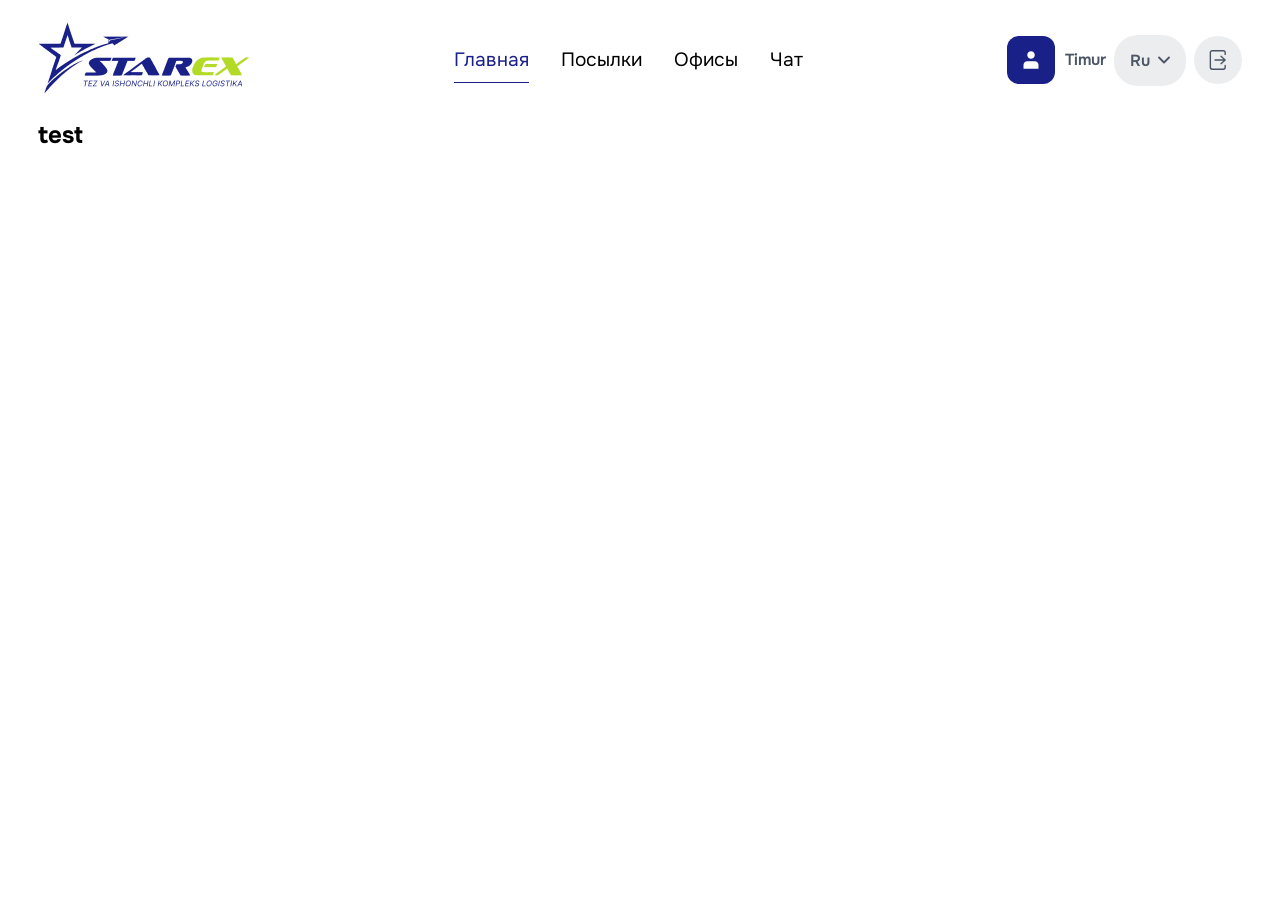
==== assets/pages/calculator.html @ 54ae36e9 "reload" ====
<!doctype html>
<html lang="en">
  <head>
    <meta charset="UTF-8" />
    <meta name="viewport" content="width=device-width, initial-scale=1.0" />
    <title>Home</title>
    <link rel="stylesheet" href="/assets/css/main.css" />
    <link rel="stylesheet" href="/assets/css/responsive.css" />
  </head>
  <body>
    <header>
      <div class="container">
        <div class="nav">
          <div class="logo-wrapper">
            <img src="/assets/images/Logo.png" alt="image" />
          </div>

          <!-- Общая обертка для мобильного меню -->
          <div class="mobile-menu-wrapper" id="mobileMenu">
            <div class="nav-menu-wrapper">
              <ul>
                <li>
                  <a href="/index.html" class="active">
                    <svg
                      class="nav-icon"
                      width="20"
                      height="20"
                      viewBox="0 0 24 24"
                      fill="none"
                      stroke="currentColor"
                      stroke-width="2"
                    >
                      <path
                        d="M3 9l9-7 9 7v11a2 2 0 0 1-2 2H5a2 2 0 0 1-2-2z"
                      />
                    </svg>
                    <span>Главная</span>
                  </a>
                </li>
                <li>
                  <a href="/assets/pages/send.html">
                    <svg
                      class="nav-icon"
                      width="20"
                      height="20"
                      viewBox="0 0 24 24"
                      fill="none"
                      stroke="currentColor"
                      stroke-width="2"
                    >
                      <path
                        d="M21 16V8a2 2 0 0 0-1-1.73l-7-4a2 2 0 0 0-2 0l-7 4A2 2 0 0 0 3 8v8a2 2 0 0 0 1 1.73l7 4a2 2 0 0 0 2 0l7-4A2 2 0 0 0 21 16z"
                      />
                    </svg>
                    <span>Посылки</span>
                  </a>
                </li>
                <li>
                  <a href="/assets/pages/filials.html">
                    <svg
                      class="nav-icon"
                      width="20"
                      height="20"
                      viewBox="0 0 24 24"
                      fill="none"
                      stroke="currentColor"
                      stroke-width="2"
                    >
                      <path
                        d="M21 10c0 7-9 13-9 13s-9-6-9-13a9 9 0 0 1 18 0z"
                      />
                      <circle cx="12" cy="10" r="3" />
                    </svg>
                    <span>Офисы</span>
                  </a>
                </li>
                <li>
                  <a href="/assets/pages/chat.html">
                    <svg
                      class="nav-icon"
                      width="20"
                      height="20"
                      viewBox="0 0 24 24"
                      fill="none"
                      stroke="currentColor"
                      stroke-width="2"
                    >
                      <path
                        d="M21 15a2 2 0 0 1-2 2H7l-4 4V5a2 2 0 0 1 2-2h14a2 2 0 0 1 2 2z"
                      />
                    </svg>
                    <span>Чат</span>
                  </a>
                </li>
              </ul>
            </div>

            <div class="right-nav-menu-wrapper">
              <div class="profile-wrapper">
                <div class="user-icon">
                  <img src="/assets/images/home/user.svg" alt="image" />
                </div>
                <a href="/assets/pages/profile.html">Timur</a>
              </div>

              <div class="language-wrapper">
                <div class="lang-dropdown" id="langDropdown">
                  <button
                    class="lang-btn"
                    aria-haspopup="listbox"
                    aria-expanded="false"
                  >
                    <span class="lang-current">Ru</span>
                    <svg
                      class="lang-arrow"
                      width="12"
                      height="8"
                      viewBox="0 0 12 8"
                      fill="none"
                      xmlns="http://www.w3.org/2000/svg"
                    >
                      <path
                        d="M1 1.5L6 6.5L11 1.5"
                        stroke="currentColor"
                        stroke-width="1.8"
                        stroke-linecap="round"
                        stroke-linejoin="round"
                      />
                    </svg>
                  </button>
                  <ul class="lang-menu" role="listbox">
                    <li
                      class="lang-option active"
                      data-value="Ru"
                      role="option"
                    >
                      Ru
                    </li>
                    <li class="lang-option" data-value="En" role="option">
                      En
                    </li>
                    <li class="lang-option" data-value="Uz" role="option">
                      Uz
                    </li>
                  </ul>
                </div>
              </div>

              <a href="/assets/pages/sign-in.html" class="exit-wrapper">
                <img src="/assets/images/home/exit.svg" alt="image" />
              </a>
            </div>
          </div>

          <!-- Кнопка бургера -->
          <button class="burger-btn" id="burgerBtn" aria-label="Открыть меню">
            <span></span>
            <span></span>
            <span></span>
          </button>
        </div>
      </div>
    </header>

    <main>
      <section>
        <div class="container">
          <h1>test</h1>
        </div>
      </section>
    </main>

    <script src="/assets/js/main.js"></script>
  </body>
</html>
---- assets/css/main.css ----
/* FONT ONEST */
@font-face {
  font-family: "Onest";
  src: url("/assets/font/Onest-Regular.ttf") format("truetype");
  font-weight: 400;
  font-style: normal;
  font-display: swap;
}
@font-face {
  font-family: "Onest";
  src: url("/assets/font/Onest-Medium.ttf") format("truetype");
  font-weight: 500;
  font-style: normal;
  font-display: swap;
}
@font-face {
  font-family: "Onest";
  src: url("/assets/font/Onest-SemiBold.ttf") format("truetype");
  font-weight: 600;
  font-style: normal;
  font-display: swap;
}
@font-face {
  font-family: "Onest";
  src: url("/assets/font/Onest-Bold.ttf") format("truetype");
  font-weight: 700;
  font-style: normal;
  font-display: swap;
}
@font-face {
  font-family: "Onest";
  src: url("/assets/font/Onest-ExtraBold.ttf") format("truetype");
  font-weight: 800;
  font-style: normal;
  font-display: swap;
}
@font-face {
  font-family: "Onest";
  src: url("/assets/font/Onest-Black.ttf") format("truetype");
  font-weight: 900;
  font-style: normal;
  font-display: swap;
}

/* ROOT */
:root {
  /* colors */
  --white: #ffffff;
  --black: #000000;
  --blue: #192189;
  --grey: #6a7282;
  --green: #b3db25;
  --main-bg: #f2f2f2;
  --red: #ce2525;
  --white-grey: #4a5565;
  --button-bg: rgba(74, 85, 101, 0.1);

  /* font sizes */
  --fs-sm-sm: clamp(14px, 0.9vw, 14px);
  --fs-sm: clamp(16px, 1vw, 16px);
  --fs-sm-md: clamp(16px, 1.5vw, 20px);
  --fs-md: clamp(16px, 1.5vw, 24px);
  --fs-lg: clamp(24px, 2vw, 32px);
  --fs-xl: clamp(36px, 3vw, 48px);

  /* border radius */
  --br-sm: 12px;
  --br-sm-md: 16px;
  --br-md: 20px;
  --br-sm-lg: 24px;
  --br-lg: 32px;

  /* font family */
  --ff-primary: "Onest", sans-serif;
}

/* RESET */
*,
*::after,
*::before {
  box-sizing: border-box;
}
* {
  padding: 0;
  margin: 0;
}
img {
  width: 100%;
}
a {
  text-decoration: none;
}
ul {
  margin: 0;
  padding: 0;
}
li {
  list-style: none;
}
button {
  cursor: pointer;
}
p {
  margin: 0;
}
::placeholder {
  color: unset;
}
html {
  scroll-behavior: smooth;
}

body {
  font-family: var(--ff-primary);
  display: flex;
  flex-direction: column;
  min-height: 100vh;
}
button,
input,
textarea,
select {
  font-family: inherit;
}
.container {
  width: 100%;
  max-width: 1920px;
  margin: 0 auto;
  padding: 0 clamp(20px, 3vw, 50px);
}
/* ====================================================================== */
/* language dropdown start */
.lang-dropdown {
  position: relative;
  display: inline-block;
}

.lang-btn {
  display: flex;
  align-items: center;
  gap: 8px;
  padding: 15px 16px;
  background-color: var(--button-bg);
  border: none;
  border-radius: var(--br-sm-lg);
  color: var(--white-grey);
  font-size: var(--fs-sm);
  font-weight: 600;
  cursor: pointer;
  transition:
    background-color 0.2s ease,
    transform 0.1s ease;
  outline: none;
}

.lang-btn:hover {
  background-color: #d3d3d3;
}

.lang-arrow {
  color: var(--white-grey);
  transition: transform 0.2s ease;
}

.lang-dropdown.open .lang-arrow {
  transform: rotate(180deg);
}

.lang-menu {
  position: absolute;
  top: calc(100% + 5px);
  left: 0;
  min-width: 100%;
  margin: 0;
  list-style: none;
  border-radius: var(--br-sm);
  background-color: var(--button-bg);
  border-radius: var(--br-sm);
  box-shadow: 0 4px 20px rgba(0, 0, 0, 0.08);
  opacity: 0;
  visibility: hidden;
  transform: translateY(-8px);
  transition:
    opacity 0.2s ease,
    transform 0.2s ease,
    visibility 0.2s;
  z-index: 100;
}

.lang-dropdown.open .lang-menu {
  opacity: 1;
  visibility: visible;
  transform: translateY(0);
}

.lang-option {
  padding: 8px 18px;
  font-size: var(--fs-sm);
  border-radius: var(--br-sm);
  font-weight: 500;
  color: var(--white-grey);
  cursor: pointer;
  transition: background-color 0.15s ease;
}

.lang-option:hover {
  background-color: var(--button-bg);
}

.lang-option.hidden {
  display: none;
}
/* language dropdown end */
/* ====================================================================== */
.sign-in {
  min-height: 100vh;
  display: flex;
  align-items: center;
}

.sign-in .container {
  padding: 20px;
}

.sign-in-wrapper {
  display: grid;
  grid-template-columns: 1fr 1fr;
  justify-content: center;
  gap: 20px;
  min-height: calc(100vh - 40px);
}

.sign-in-wrapper .left {
  display: flex;
  flex-direction: column;
  justify-content: space-between;
  gap: 20px;
}

.sign-in-wrapper .left .language-wrapper {
  display: flex;
  justify-content: end;
}

.sign-in-wrapper .left .form-wrapper {
  max-width: 680px;
  margin: 0 auto;
  padding: 24px;
  width: 100%;
}

.sign-in-wrapper .left .form-wrapper .form-header {
  display: flex;
  flex-direction: column;
  align-items: center;
  gap: 16px;
  margin-bottom: 32px;
}

.sign-in-wrapper .left .form-wrapper .form-header img {
  width: auto;
}

.sign-in-wrapper .left .form-wrapper .form-header h1 {
  font-size: var(--fs-lg);
  font-weight: 500;
  color: var(--black);
  line-height: 130%;
  letter-spacing: 0;
}

.sign-in-wrapper .left .form-wrapper .form-header p {
  font-size: var(--fs-sm);
  font-weight: 400;
  color: var(--white-grey);
  line-height: 130%;
  letter-spacing: 0;
}

.sign-in-wrapper .left .form-wrapper .form-body .auth-tabs {
  display: flex;
  flex-direction: column;
  gap: 32px;
}

.sign-in-wrapper .left .form-wrapper .form-body .auth-tabs .tabs-header {
  display: flex;
  gap: 4px;
  background-color: var(--button-bg);
  padding: 4px;
  border-radius: var(--br-sm);
}

.sign-in-wrapper
  .left
  .form-wrapper
  .form-body
  .auth-tabs
  .tabs-header
  .tab-btn {
  flex: 1;
  padding: 14px 16px;
  border: none;
  background: transparent;
  color: var(--grey);
  font-size: var(--fs-sm-sm);
  font-weight: 500;
  border-radius: var(--br-sm);
  transition: all 0.25s ease;
}

.sign-in-wrapper
  .left
  .form-wrapper
  .form-body
  .auth-tabs
  .tabs-header
  .tab-btn.active {
  background-color: var(--blue);
  color: var(--white);
}

.sign-in-wrapper .left .form-wrapper .form-body .auth-tabs .tab-pane {
  display: none;
}

.sign-in-wrapper .left .form-wrapper .form-body .auth-tabs .tab-pane.active {
  display: block;
  animation: fadeIn 0.3s ease;
}

.sign-in-wrapper .left .form-wrapper .form-body .auth-tabs .auth-form {
  display: flex;
  flex-direction: column;
  gap: 24px;
}

.sign-in-wrapper .left .form-wrapper .form-body .auth-tabs .input-group {
  display: flex;
  flex-direction: column;
  gap: 10px;
}

.sign-in-wrapper .left .form-wrapper .form-body .auth-tabs .input-group label {
  font-size: var(--fs-sm-sm);
  color: var(--grey);
  font-weight: 400;
  line-height: 130%;
  letter-spacing: 0;
}

.sign-in-wrapper .left .form-wrapper .form-body .auth-tabs .input-group input {
  width: 100%;
  padding: 20px 24px;
  border: 1px solid #e5e7eb;
  border-radius: var(--br-sm);
  font-size: var(--fs-sm);
  font-family: inherit;
  outline: none;
  transition: border-color 0.2s ease;
  color: var(--grey);
}

.sign-in-wrapper
  .left
  .form-wrapper
  .form-body
  .auth-tabs
  .input-group
  input:focus {
  border-color: var(--blue);
}

.sign-in-wrapper
  .left
  .form-wrapper
  .form-body
  .auth-tabs
  .input-group
  input::placeholder {
  color: var(--grey);
}

.sign-in-wrapper .left .form-wrapper .form-body .auth-tabs .submit-btn {
  width: 100%;
  padding: 20px;
  border: none;
  border-radius: var(--br-md);
  font-size: 14px;
  font-weight: 600;
  text-transform: uppercase;
  letter-spacing: 2px;
  transition:
    opacity 0.2s ease,
    background-color 0.2s ease;
}

.sign-in-wrapper .left .form-wrapper .form-body .auth-tabs .default-btn {
  background-color: var(--green);
  color: var(--blue);
}

.sign-in-wrapper .left .form-wrapper .form-body .auth-tabs .primary-btn {
  background-color: var(--green);
  color: var(--blue);
}

.sign-in-wrapper
  .left
  .form-wrapper
  .form-body
  .auth-tabs
  .submit-btn:disabled {
  background-color: var(--button-bg);
  color: rgba(25, 33, 137, 0.5);
  cursor: not-allowed;
}

@keyframes fadeIn {
  from {
    opacity: 0;
    transform: translateY(4px);
  }
  to {
    opacity: 1;
    transform: translateY(0);
  }
}

.sign-in-wrapper
  .left
  .form-wrapper
  .form-body
  .auth-tabs
  .auth-form
  .password-wrapper {
  position: relative;
  display: flex;
  align-items: center;
}

.sign-in-wrapper
  .left
  .form-wrapper
  .form-body
  .auth-tabs
  .auth-form
  .password-wrapper
  input {
  padding-right: 44px;
}

.sign-in-wrapper
  .left
  .form-wrapper
  .form-body
  .auth-tabs
  .auth-form
  .password-wrapper
  .toggle-password {
  position: absolute;
  right: 12px;
  background: none;
  border: none;
  color: var(--grey);
  display: flex;
  align-items: center;
  justify-content: center;
  padding: 4px;
}

.sign-in-wrapper
  .left
  .form-wrapper
  .form-body
  .auth-tabs
  .auth-form
  .password-wrapper
  .toggle-password
  img {
  width: 20px;
  height: 20px;
}

.sign-in-wrapper
  .left
  .form-wrapper
  .form-body
  .auth-tabs
  .auth-form
  .forgot-wrapper {
  text-align: right;
}

.sign-in-wrapper
  .left
  .form-wrapper
  .form-body
  .auth-tabs
  .auth-form
  .forgot-link {
  font-size: 12px;
  color: var(--blue);
  font-weight: 500;
}

.sign-in-wrapper
  .left
  .form-wrapper
  .form-body
  .auth-tabs
  .auth-form
  .form-footer {
  display: flex;
  justify-content: center;
  align-items: center;
  gap: 16px;
  text-align: center;
  font-size: var(--fs-sm-sm);
  color: var(--grey);
  line-height: 130%;
  letter-spacing: 0;
}

.sign-in-wrapper
  .left
  .form-wrapper
  .form-body
  .auth-tabs
  .auth-form
  .form-footer
  .link {
  color: var(--blue);
  font-weight: 600;
}

.sign-in-wrapper .left .left-footer-wrapper {
  display: flex;
  justify-content: center;
  align-items: center;
  text-align: center;
}
.sign-in-wrapper .left .left-footer-wrapper p {
  font-size: 14px;
  font-weight: 400;
  color: var(--grey);
  line-height: 130%;
  letter-spacing: 0;
}

.sign-in-wrapper .right img {
  border-radius: var(--br-lg);
  height: 100%;
  object-fit: cover;
}
/* ====================================================================== */
/* sign in otp start */
.sign-in-wrapper .left .form-wrapper .form-body .auth-tabs .hidden {
  display: none !important;
}

.sign-in-wrapper
  .left
  .form-wrapper
  .form-body
  .auth-tabs
  .auth-form
  .otp-container {
  display: flex;
  gap: 10px;
  justify-content: space-between;
}

.sign-in-wrapper
  .left
  .form-wrapper
  .form-body
  .auth-tabs
  .auth-form
  .otp-input {
  width: 100%;
  max-width: 134px;
  height: 56px;
  padding: 0;
  text-align: center;
  font-size: 20px;
  font-weight: 600;
  border: 0.5px solid rgba(0, 0, 0, 0.2);
  border-radius: var(--br-sm);
  background-color: var(--white);
  outline: none;
  transition: all 0.2s ease;
}

.sign-in-wrapper
  .left
  .form-wrapper
  .form-body
  .auth-tabs
  .auth-form
  .otp-input::placeholder {
  color: rgba(0, 0, 0, 0.2);
}

.sign-in-wrapper
  .left
  .form-wrapper
  .form-body
  .auth-tabs
  .auth-form
  .otp-input:focus {
  border-color: var(--blue);
  color: var(--blue);
}

.sign-in-wrapper
  .left
  .form-wrapper
  .form-body
  .auth-tabs
  .auth-form
  .resend-text {
  font-size: var(--fs-sm-sm);
  color: var(--grey);
  text-align: center;
}

.sign-in-wrapper
  .left
  .form-wrapper
  .form-body
  .auth-tabs
  .auth-form
  .resend-wrapper {
  display: flex;
  justify-content: center;
  align-items: center;
}
.sign-in-wrapper
  .left
  .form-wrapper
  .form-body
  .auth-tabs
  .auth-form
  .resend-wrapper
  .resend-link {
  background-color: transparent;
  color: var(--blue);
  border: none;
  text-decoration: underline;
  font-size: var(--fs-sm-sm);
}

.sign-in-wrapper
  .left
  .form-wrapper
  .form-body
  .auth-tabs
  .auth-form
  .back-btn {
  display: inline-flex;
  align-items: center;
  gap: 10px;
  background: var(--button-bg);
  border: none;
  padding: 16px 32px;
  border-radius: var(--br-sm);
  color: var(--white-grey);
  font-size: var(--fs-sm);
  font-weight: 600;
  cursor: pointer;
  margin: 0 auto 0 0;
}
/* sign in otp end */
/* ====================================================================== */
/* sign in reset pass start */
.password-strength-bars {
  display: flex;
  gap: 8px;
}

.password-strength-bars .bar {
  height: 4px;
  flex: 1;
  background-color: var(--main-bg);
  border-radius: 4px;
  transition: background-color 0.3s ease;
}

.password-strength-bars .bar.active {
  background-color: var(--green);
}

.strength-hint {
  font-size: var(--fs-sm);
  color: var(--grey);
  font-weight: 400;
  line-height: 130%;
  letter-spacing: 0;
}

.input-field-container {
  display: flex;
  align-items: center;
  gap: 10px;
}

.sign-in-wrapper
  .left
  .form-wrapper
  .form-body
  .auth-tabs
  .auth-form
  .input-field-container
  .password-wrapper {
  flex: 1;
}

.status-icon {
  width: 20px;
  height: 20px;
  display: flex;
  align-items: center;
  justify-content: center;
  flex-shrink: 0;
  opacity: 1;
  color: #9e9e9e;
  transition: color 0.3s ease;
}

.sign-in-wrapper
  .left
  .form-wrapper
  .form-body
  .auth-tabs
  .auth-form
  .password-wrapper.invalid
  input {
  border-color: var(--red) !important;
}

.error-message {
  display: block;
  font-size: 12px;
  color: var(--red);
  margin-top: 6px;
}

.error-message.hidden {
  display: none;
}

.password-strength-bars .bar.active {
  background-color: var(--green);
}
/* sign in reset pass end */
/* ====================================================================== */
/* HOME PAGE START */
.nav {
  display: flex;
  align-items: center;
  justify-content: space-between;
  gap: 10px;
  padding: 21.5px 0;
}
.nav-icon {
  display: none;
}
.nav .logo-wrapper img {
  width: 100%;
  max-width: 212px;
  /* height: 72px; */
}

.mobile-menu-wrapper {
  display: flex;
  align-items: center;
  justify-content: space-between;
  gap: 10px;
  flex: 1;
}

.nav .nav-menu-wrapper {
  margin: 0 auto;
}

.nav .nav-menu-wrapper ul {
  display: flex;
  align-items: center;
  gap: clamp(20px, 2.5vw, 40px);
}

.nav .nav-menu-wrapper ul li a {
  font-size: var(--fs-md);
  font-weight: 400;
  color: var(--black);
  letter-spacing: 0;
  line-height: 100%;
}

.nav .nav-menu-wrapper ul li a.active {
  color: var(--blue);
  border-bottom: 1px solid var(--blue);
  padding-bottom: 10px;
}

.nav .right-nav-menu-wrapper {
  display: flex;
  align-items: center;
  gap: 8px;
}

.nav .right-nav-menu-wrapper .profile-wrapper {
  display: flex;
  align-items: center;
  gap: 10px;
  position: relative;
}

.nav .right-nav-menu-wrapper .profile-wrapper .user-icon {
  background-color: var(--blue);
  border-radius: var(--br-sm);
  width: 48px;
  height: 48px;
  display: flex;
  align-items: center;
  justify-content: center;
}

.nav .right-nav-menu-wrapper .profile-wrapper .user-icon img {
  width: 20px;
  height: 20px;
}

.nav .right-nav-menu-wrapper .profile-wrapper a {
  color: var(--white-grey);
  font-size: var(--fs-sm);
  font-weight: 600;
  letter-spacing: 0;
  line-height: 120%;
}

.nav .right-nav-menu-wrapper .profile-wrapper a::after {
  content: "";
  position: absolute;
  inset: 0;
}

.nav .right-nav-menu-wrapper .exit-wrapper {
  background-color: var(--button-bg);
  border-radius: var(--br-lg);
  height: 48px;
  width: 48px;
  display: flex;
  justify-content: center;
  align-items: center;
  border: none;
}

.nav .right-nav-menu-wrapper .exit-wrapper:hover {
  background-color: #d3d3d3;
}

.nav .right-nav-menu-wrapper .exit-wrapper img {
  width: 20px;
  height: 20px;
}
.burger-btn {
  display: none;
  flex-direction: column;
  justify-content: space-between;
  width: 30px;
  height: 21px;
  background: transparent;
  border: none;
  cursor: pointer;
  padding: 0;
  z-index: 1001;
}

.burger-btn span {
  width: 100%;
  height: 3px;
  background-color: var(--black, #000);
  border-radius: 2px;
  transition: all 0.3s ease-in-out;
}

.burger-btn.active span:nth-child(1) {
  transform: translateY(9px) rotate(45deg);
}

.burger-btn.active span:nth-child(2) {
  opacity: 0;
}

.burger-btn.active span:nth-child(3) {
  transform: translateY(-9px) rotate(-45deg);
}

body.no-scroll {
  overflow: hidden;
}

/* tabs */
.mobile-header,
.btn-calc-mobile {
  display: none;
}

.home-tab {
  background-color: #f2f2f2;
  padding: 50px 0;
  min-height: 100vh;
}

.home-tab .home-tab-header {
  display: flex;
  flex-direction: column;
  gap: 16px;
  margin-bottom: clamp(25px, 4vw, 50px);
}

.home-tab .home-tab-header p {
  font-size: var(--fs-sm-md);
  font-weight: 400;
  color: var(--white-grey);
  line-height: 130%;
  letter-spacing: 0;
}

.home-tab .home-tab-header h1 {
  font-size: var(--fs-xl);
  font-weight: 400;
  color: var(--black);
  line-height: 130%;
  letter-spacing: 0;
}

.home-tab-container .tab-wrapper {
  width: 100%;
}

.home-tab-container .tab-wrapper .tab-group {
  display: flex;
  align-items: center;
}

.home-tab-container .tab-wrapper .tab-group .tab {
  display: flex;
  align-items: center;
  justify-content: center;
  gap: 10px;
  padding: 24px 50px;
  background-color: rgba(255, 255, 255, 0.2);
  border-top-left-radius: var(--br-sm-md);
  border-top-right-radius: var(--br-sm-md);
  color: var(--white-grey);
  font-size: var(--fs-sm);
  font-weight: 500;
  border: none;
  width: 100%;
  line-height: 120%;
}

.home-tab-container .tab-wrapper .tab-group .tab img {
  width: 20px;
  height: 20px;
}

.home-tab-container .tab-wrapper .tab-group .tab.active {
  background-color: var(--white);
  color: var(--blue);
  font-weight: 600;
}

.home-tab-container .tab-wrapper .tab-group .tab.active img {
  filter: brightness(0) invert(13%) sepia(85%) saturate(4153%)
    hue-rotate(237deg) brightness(85%) contrast(101%);
}

.home-tab-container .tab-wrapper .tab-content {
  background-color: var(--white);
  border-bottom-left-radius: var(--br-sm-md);
  border-bottom-right-radius: var(--br-sm-md);
}

.home-tab-container .tab-wrapper .tab-pane {
  display: none;
  padding: 16px;
}

/* .home-tab-container .tab-wrapper .tab-pane.active {
  display: flex;
  flex-direction: column;
  gap: 16px;
} */
.home-tab-container .tab-wrapper .tab-pane {
  display: flex;
  flex-direction: column;
  gap: 16px;
}

.home-tab-container .tab-wrapper .tab-pane input {
  width: 100%;
  border: 1px solid #e5e7eb;
  padding: 20px 24px;
  border-radius: var(--br-sm);
  font-weight: 400;
  font-size: var(--fs-sm);
  color: var(--black);
  letter-spacing: 0;
  line-height: 130%;
}

.home-tab-container .tab-wrapper .tab-pane input:focus {
  outline: none;
  box-shadow: none;
}

.home-tab-container .tab-wrapper .tab-pane input::placeholder {
  color: var(--white-grey);
}

.home-tab-container .tab-wrapper .tab-pane button {
  padding: 20px;
  width: 100%;
  background-color: var(--green);
  color: var(--blue);
  font-weight: 600;
  font-size: var(--fs-sm-sm);
  border: none;
  border-radius: var(--br-md);
  text-transform: uppercase;
  transition: all 0.3s ease-in-out;
}
.home-tab-container .tab-wrapper .tab-pane button:hover {
  background-color: var(--blue);
  color: var(--white);
}

.home-tab .parcels-section {
  margin-top: clamp(25px, 4vw, 50px);
  display: flex;
  flex-direction: column;
  gap: 20px;
}

.home-tab .parcels-section .filters-bar {
  display: flex;
  flex-wrap: wrap;
  align-items: center;
  gap: 20px;
}

.home-tab .parcels-section .filters-bar .filter-group {
  display: flex;
  align-items: center;
  justify-content: center;
  gap: 8px;
  flex-wrap: wrap;
}

.home-tab .parcels-section .filters-bar .filter-group .filter-label {
  font-size: var(--fs-sm-sm);
  font-weight: 400;
  letter-spacing: 0;
  line-height: 130%;
  color: var(--white-grey);
}

.home-tab .parcels-section .filters-bar .filter-group .filter-btn {
  background: var(--white);
  border: none;
  border-radius: 6px;
  padding: 6px 12px;
  font-size: calc(var(--fs-sm-sm) + 1px);
  color: var(--white-grey);
  cursor: pointer;
  display: inline-flex;
  align-items: center;
  font-weight: 500;
  gap: 8px;
  transition: all 0.2s ease;
}

.home-tab .parcels-section .filters-bar .filter-group .filter-btn.active {
  background: var(--blue);
  color: var(--white);
}

.home-tab .parcels-section .filters-bar .filter-group .filter-btn .dot {
  width: 6px;
  height: 6px;
  border-radius: 50%;
  display: inline-block;
}

.status-new .dot {
  background-color: #3380ff;
}
.status-stock .dot {
  background-color: #598c59;
}
.status-sorting .dot {
  background-color: #f2a600;
}
.status-sent .dot {
  background-color: #ac32a4;
}
.status-transit .dot {
  background-color: #188b30;
}
.status-ready .dot {
  background-color: #00b28c;
}
.status-courier .dot {
  background-color: #8c4dd9;
}
.status-returned .dot {
  background-color: #e53833;
}

/* Карточка посылки */
.home-tab .parcel-card-wrapper {
  background: #ffffff;
  border-radius: var(--br-lg);
  padding: clamp(8px, 2vw, 32px);
}
.home-tab .parcel-card {
  background: var(--main-bg);
  border-radius: var(--br-lg);
  padding: clamp(8px, 2vw, 32px);
  display: flex;
  flex-direction: column;
  gap: 24px;
}

.home-tab .parcel-card .parcel-header {
  display: flex;
  justify-content: space-between;
  align-items: center;
  gap: 24px;
}

.home-tab .parcel-card .parcel-header .parcel-title-group {
  display: flex;
  align-items: center;
  gap: 16px;
}

.home-tab .parcel-card .parcel-header .parcel-icon {
  width: 48px;
  height: 48px;
  background-color: rgba(25, 33, 137, 0.1);
  border-radius: var(--br-sm-md);
  display: flex;
  align-items: center;
  justify-content: center;
}
.home-tab .parcel-card .parcel-header .parcel-icon img {
  width: 20px;
  height: 20px;
}

.home-tab .parcel-card .parcel-header .parcel-title {
  font-size: var(--fs-md);
  font-weight: 500;
  color: var(--black);
  line-height: 100%;
  letter-spacing: -0.45px;
  margin-bottom: 4px;
}

.home-tab .parcel-card .parcel-header .parcel-id {
  font-size: var(--fs-sm-sm);
  color: var(--blue);
  font-weight: 500;
  line-height: 130%;
  letter-spacing: 0;
}

.home-tab .parcel-card .parcel-header .status-badge {
  padding: 6px 12px;
  border-radius: calc(var(--br-md) - 4px);
  font-size: var(--fs-sm-sm);
  font-weight: 500;
}

.home-tab .parcel-card .parcel-header .status-in-transit {
  background-color: #dcf6e0;
  color: #188b30;
}

.home-tab .parcel-card .parcel-route {
  position: relative;
  display: flex;
  flex-direction: column;
  gap: 20px;
}

.home-tab .parcel-card .parcel-route .progress-line-container {
  height: 6px;
  background-color: #e8e9f4;
  border-radius: 2px;
  position: relative;
  width: 100%;
}

.home-tab .parcel-card .parcel-route .progress-line-container .progress-line {
  height: 100%;
  background-color: var(--blue);
  border-radius: 2px;
  width: 0%; /* Начальное значение, меняется через JS */
  transition: width 0.5s ease-in-out;
}

.home-tab
  .parcel-card
  .parcel-route
  .progress-line-container
  .progress-point.current {
  width: 10px;
  height: 10px;
  background-color: var(--blue);
  border-radius: 50%;
  position: absolute;
  top: 50%;
  left: 0%; /* Начальное значение, меняется через JS */
  transform: translate(-50%, -50%);
  transition: left 0.5s ease-in-out;
  box-shadow: 0 2px 4px rgba(0, 0, 0, 0.15);
}

.home-tab .parcel-card .parcel-route .route-locations {
  display: flex;
  justify-content: space-between;
  gap: 20px;
}

.home-tab .parcel-card .parcel-route .location-pill {
  display: inline-flex;
  align-items: center;
  gap: 8px;
  border: 1px solid rgba(74, 85, 101, 0.2);
  border-radius: 100px;
  padding: 16px;
  font-size: var(--fs-sm-sm);
  color: var(--black);
  font-weight: 500;
}

.home-tab .parcel-card .parcel-route .location-pill img {
  width: 16px;
  height: 16px;
}

.home-tab .parcel-card .parcel-route .location-pill .date {
  color: var(--white-grey);
  font-size: calc(var(--fs-sm-sm) - 2px);
  letter-spacing: 0;
  line-height: 100%;
}

/* Детали посылки */
.home-tab .parcel-card .parcel-details {
  display: flex;
  flex-direction: column;
  gap: 24px;
}

.home-tab .parcel-card .detail-block {
  display: flex;
  flex-direction: column;
  gap: 8px;
}

.home-tab .parcel-card .detail-block .detail-label {
  font-size: calc(var(--fs-sm-sm) - 2px);
  color: var(--white-grey);
  font-weight: 600;
  line-height: 100%;
  letter-spacing: 0;
}

.home-tab .parcel-card .detail-block .detail-name {
  font-size: var(--fs-sm);
  font-weight: 600;
  color: var(--black);
  line-height: 130%;
  letter-spacing: 0;
}

.home-tab .parcel-card .detail-block .detail-address,
.home-tab .parcel-card .detail-block .detail-desc {
  font-size: var(--fs-sm-sm);
  color: var(--white-grey);
  font-weight: 400;
  letter-spacing: 0;
  line-height: 150%;
}

.home-tab .parcel-card .detail-row {
  display: flex;
  gap: 40px;
}

.home-tab .parcel-card .detail-val {
  font-size: var(--fs-sm);
  font-weight: 600;
  color: var(--black);
  line-height: 130%;
  letter-spacing: 0;
}

.home-tab .parcel-card .track-action-btn {
  align-self: flex-start;
  background-color: var(--green);
  color: var(--blue);
  border: none;
  border-radius: calc(var(--br-md) - 4px);
  padding: 16px 32px;
  font-size: var(--fs-sm-sm);
  font-weight: 500;
  cursor: pointer;
  letter-spacing: -0.45px;
  line-height: 100%;
  display: inline-flex;
  align-items: center;
  gap: 8px;
  transition: all 0.3s ease-in-out;
}

.home-tab .parcel-card .track-action-btn img {
  transition: all 0.3s ease-in-out;
}
.home-tab .parcel-card .track-action-btn:hover {
  background-color: var(--blue);
  color: var(--white);
}
.home-tab .parcel-card .track-action-btn:hover img {
  filter: brightness(0) invert(1);
}
/* HOME PAGE END */
/* ====================================================================== */
---- assets/css/responsive.css ----
@media (max-width: 992px) {
  .sign-in-wrapper {
    grid-template-columns: 1fr;
  }
  .sign-in-wrapper .left .form-wrapper {
    padding: 0;
  }
  .sign-in-wrapper .right {
    display: none;
  }
  /* .burger-btn {
    display: flex;
  }

  .mobile-menu-wrapper {
    position: fixed;
    top: 0;
    right: -100%;
    width: 300px;
    height: 100vh;
    background-color: #ffffff;
    box-shadow: -5px 0 15px rgba(0, 0, 0, 0.1);
    padding: 80px 24px 30px;
    flex-direction: column;
    justify-content: flex-start;
    align-items: flex-start;
    gap: 32px;
    margin-left: 0;
    transition: right 0.3s ease-in-out;
    z-index: 1000;
    overflow-y: auto;
  }

  .mobile-menu-wrapper.active {
    right: 0;
  }

  .nav .nav-menu-wrapper {
    width: 100%;
  }

  .nav .nav-menu-wrapper ul {
    flex-direction: column;
    align-items: flex-start;
    gap: 20px;
    width: 100%;
  }

  .right-nav-menu-wrapper .language-wrapper {
    width: 100%;
  }

  .right-nav-menu-wrapper .language-wrapper .lang-dropdown {
    width: 100%;
  }

  .right-nav-menu-wrapper .language-wrapper .lang-dropdown .lang-menu {
    background-color: var(--main-bg);
  }

  .right-nav-menu-wrapper .language-wrapper .lang-dropdown .lang-btn {
    justify-content: center;
    width: 100%;
  }

  .nav .right-nav-menu-wrapper .exit-wrapper {
    width: 100%;
  }

  .nav .right-nav-menu-wrapper {
    flex-direction: column;
    align-items: flex-start;
    gap: 10px;
    width: 100%;
    padding-top: 20px;
    border-top: 1px solid #e5e5e5;
  }

  .nav .right-nav-menu-wrapper .profile-wrapper a {
    color: var(--black, #000);
  } */

  .nav {
    position: relative;
  }

  .mobile-menu-wrapper {
    display: flex;
    align-items: center;
    justify-content: flex-end;
    margin: 0;
    width: auto;
  }

  .nav .right-nav-menu-wrapper {
    display: flex;
    align-items: center;
    gap: 8px;
  }

  .nav .right-nav-menu-wrapper .profile-wrapper a {
    display: none;
  }

  .nav-menu-wrapper {
    position: fixed;
    bottom: 8px;
    left: 50%;
    transform: translateX(-50%);
    width: calc(100% - 32px);
    max-width: 400px;
    border-radius: 200px;
    box-shadow: 0 0px 10px rgba(0, 0, 0, 0.1);
    padding: 13.5px 24.5px;
    z-index: 999;
  }

  .nav .nav-menu-wrapper ul {
    justify-content: space-around;
    gap: 0;
  }

  .nav .nav-menu-wrapper ul li a {
    display: flex;
    flex-direction: column;
    align-items: center;
    gap: 4px;
    color: var(--white-grey);
    text-decoration: none;
    font-size: var(--fs-sm-sm);
    border: none !important;
    padding-bottom: 0 !important;
  }

  .nav-icon {
    display: block;
    stroke: var(--white-grey);
    transition: all 0.2s ease;
  }

  .nav .nav-menu-wrapper ul li a.active {
    color: var(--blue);
    font-weight: 500;
  }

  .nav .nav-menu-wrapper ul li a.active .nav-icon {
    stroke: var(--blue);
  }

  body {
    padding-bottom: 90px;
  }
  /* navbar end */
}

@media (max-width: 768px) {
  .tab-group {
    display: none !important;
  }

  .home-tab-container .tab-wrapper {
    background-color: var(--white);
    border-radius: var(--br-sm-md);
    padding: 24px 16px 16px;
  }

  .home-tab-container .tab-wrapper .tab-content {
    background: transparent;
  }

  .mobile-header {
    display: flex;
    align-items: center;
    justify-content: center;
    gap: 10px;
    font-size: var(--fs-sm);
    font-weight: 600;
    color: var(--blue);
    margin-bottom: 20px;
  }

  .mobile-header img {
    width: 20px;
    height: 20px;
  }

  .home-tab-container .tab-wrapper .tab-pane.active {
    display: flex;
    flex-direction: column;
    gap: 12px;
    padding: 0;
  }

  .btn-track {
    background-color: var(--green);
    color: var(--blue);
    border-radius: var(--br-md);
    padding: 20px;
    font-weight: 600;
  }

  .btn-calc-mobile {
    display: flex;
    align-items: center;
    justify-content: center;
    gap: 10px;
    width: 100%;
    background-color: var(--blue);
    color: var(--green);
    border-radius: var(--br-md);
    padding: 20px;
    font-size: var(--fs-sm-sm);
    font-weight: 600;
    text-transform: uppercase;
    text-decoration: none;
    box-sizing: border-box;
  }

  .btn-calc-mobile img {
    width: 20px;
    height: 20px;
  }

  .home-tab .parcels-section .filters-bar .filter-group .filter-label {
    width: 100%;
    text-align: center;
  }
}

@media (max-width: 576px) {
  .nav .logo-wrapper {
    display: none;
  }
  .nav .right-nav-menu-wrapper {
    width: 100%;
    justify-content: space-between;
    grid-template-columns: repeat(1, 1fr);
    display: grid;
  }
  .nav .right-nav-menu-wrapper .language-wrapper {
    grid-column-start: 5;
  }
  .nav .right-nav-menu-wrapper .exit-wrapper {
    grid-column-start: 6;
  }
  .nav .nav-menu-wrapper ul li a {
    font-size: calc(var(--fs-sm-sm) - 2px);
  }
  .nav .right-nav-menu-wrapper .profile-wrapper a {
    display: block;
  }
}
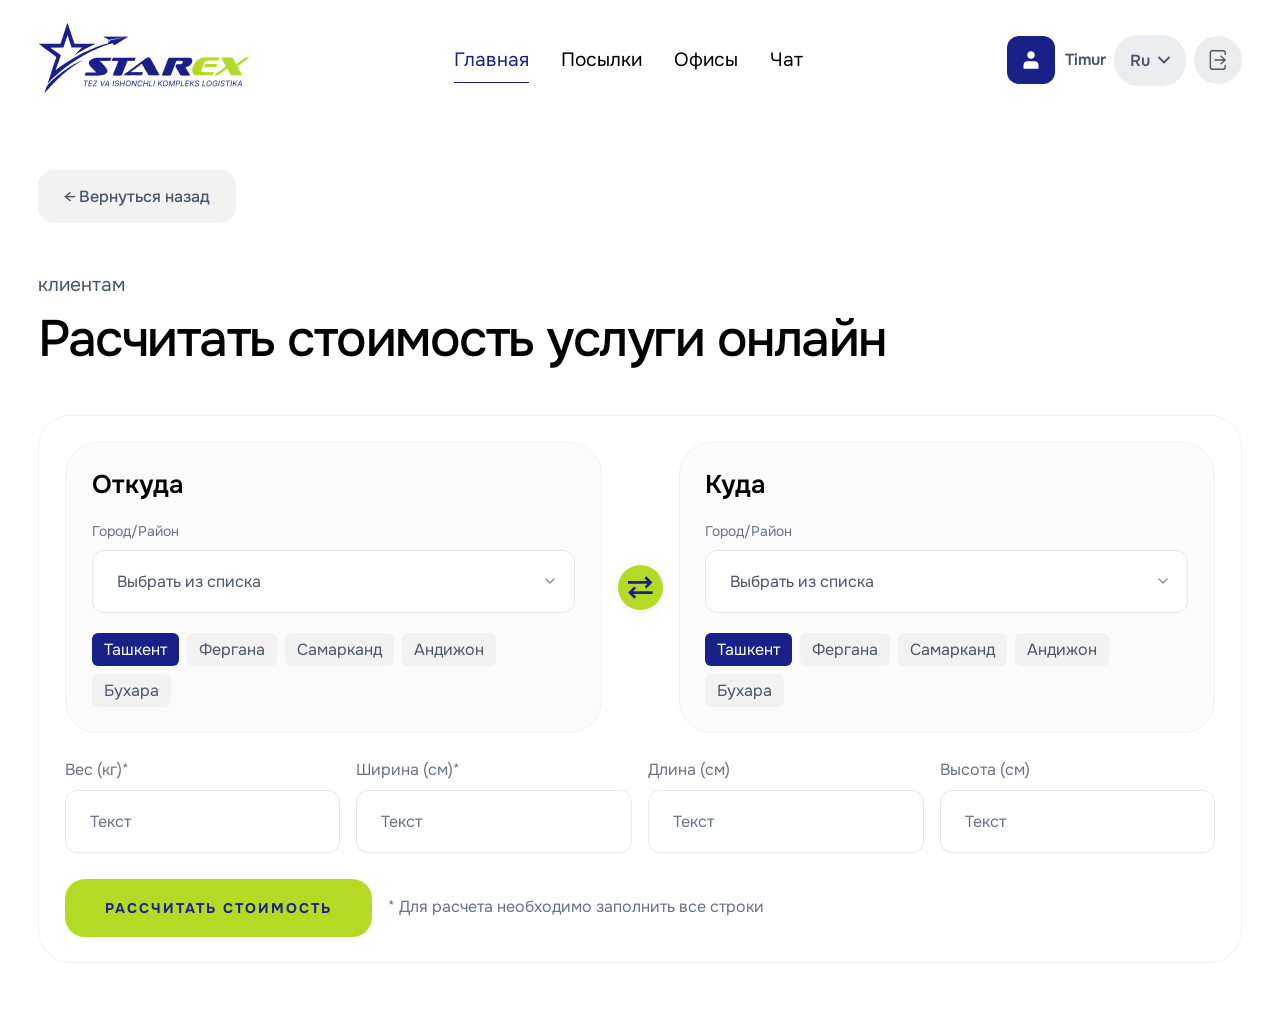
==== commit d8aec452: "calc page finished" ====
--- a/assets/pages/calculator.html
+++ b/assets/pages/calculator.html
@@ -165,7 +165,153 @@
     <main>
       <section>
         <div class="container">
-          <h1>test</h1>
+          <div class="calc-container">
+            <div class="back-wrapper">
+              <a href="/index.html">← Вернуться назад</a>
+            </div>
+
+            <div class="calc-header-wrapper">
+              <span>клиентам</span>
+              <h1>Расчитать стоимость услуги онлайн</h1>
+            </div>
+
+            <div class="calc-wrapper">
+              <div class="calc-route-section">
+                <div class="calc-card" id="from-card">
+                  <h3 class="calc-card-title">Откуда</h3>
+                  <div class="input-field-group">
+                    <label class="field-label">Город/Район</label>
+                    <div class="custom-select-wrapper">
+                      <select class="city-select" id="from-city">
+                        <option value="" disabled selected>
+                          Выбрать из списка
+                        </option>
+                        <option value="Ташкент">Ташкент</option>
+                        <option value="Фергана">Фергана</option>
+                        <option value="Самарканд">Самарканд</option>
+                        <option value="Андижон">Андижон</option>
+                        <option value="Бухара">Бухара</option>
+                      </select>
+                    </div>
+                  </div>
+                  <div class="quick-tags">
+                    <button
+                      type="button"
+                      class="tag-btn active"
+                      data-city="Ташкент"
+                    >
+                      Ташкент
+                    </button>
+                    <button type="button" class="tag-btn" data-city="Фергана">
+                      Фергана
+                    </button>
+                    <button type="button" class="tag-btn" data-city="Самарканд">
+                      Самарканд
+                    </button>
+                    <button type="button" class="tag-btn" data-city="Андижон">
+                      Андижон
+                    </button>
+                    <button type="button" class="tag-btn" data-city="Бухара">
+                      Бухара
+                    </button>
+                  </div>
+                </div>
+
+                <button
+                  type="button"
+                  class="swap-btn"
+                  id="swap-btn"
+                  aria-label="Поменять местами"
+                >
+                  <img src="/assets/images/calc/swap.svg" alt="icon" />
+                </button>
+
+                <div class="calc-card" id="to-card">
+                  <h3 class="calc-card-title">Куда</h3>
+                  <div class="input-field-group">
+                    <label class="field-label">Город/Район</label>
+                    <div class="custom-select-wrapper">
+                      <select class="city-select" id="to-city">
+                        <option value="" disabled selected>
+                          Выбрать из списка
+                        </option>
+                        <option value="Ташкент">Ташкент</option>
+                        <option value="Фергана">Фергана</option>
+                        <option value="Самарканд">Самарканд</option>
+                        <option value="Андижон">Андижон</option>
+                        <option value="Бухара">Бухара</option>
+                      </select>
+                    </div>
+                  </div>
+                  <div class="quick-tags">
+                    <button
+                      type="button"
+                      class="tag-btn active"
+                      data-city="Ташкент"
+                    >
+                      Ташкент
+                    </button>
+                    <button type="button" class="tag-btn" data-city="Фергана">
+                      Фергана
+                    </button>
+                    <button type="button" class="tag-btn" data-city="Самарканд">
+                      Самарканд
+                    </button>
+                    <button type="button" class="tag-btn" data-city="Андижон">
+                      Андижон
+                    </button>
+                    <button type="button" class="tag-btn" data-city="Бухара">
+                      Бухара
+                    </button>
+                  </div>
+                </div>
+              </div>
+
+              <div class="calc-dimensions">
+                <div class="input-group">
+                  <label for="weight">Вес (кг)*</label>
+                  <input
+                    type="number"
+                    id="weight"
+                    placeholder="Текст"
+                    min="0"
+                    step="0.1"
+                  />
+                </div>
+                <div class="input-group">
+                  <label for="width">Ширина (см)*</label>
+                  <input type="number" id="width" placeholder="Текст" min="0" />
+                </div>
+                <div class="input-group">
+                  <label for="length">Длина (см)</label>
+                  <input
+                    type="number"
+                    id="length"
+                    placeholder="Текст"
+                    min="0"
+                  />
+                </div>
+                <div class="input-group">
+                  <label for="height">Высота (см)</label>
+                  <input
+                    type="number"
+                    id="height"
+                    placeholder="Текст"
+                    min="0"
+                  />
+                </div>
+              </div>
+
+              <div class="calc-footer">
+                <button type="button" class="calc-submit-btn" id="calc-submit">
+                  РАССЧИТАТЬ СТОИМОСТЬ
+                </button>
+                <span class="calc-note"
+                  >* Для расчета необходимо заполнить все строки</span
+                >
+              </div>
+            </div>
+          </div>
         </div>
       </section>
     </main>
--- a/assets/css/main.css
+++ b/assets/css/main.css
@@ -910,7 +910,7 @@
 
 .home-tab {
   background-color: #f2f2f2;
-  padding: 50px 0;
+  padding: clamp(20px, 4vw, 50px) 0;
   min-height: 100vh;
 }
 
@@ -1056,7 +1056,6 @@
 .home-tab .parcels-section .filters-bar .filter-group {
   display: flex;
   align-items: center;
-  justify-content: center;
   gap: 8px;
   flex-wrap: wrap;
 }
@@ -1130,7 +1129,7 @@
 .home-tab .parcel-card {
   background: var(--main-bg);
   border-radius: var(--br-lg);
-  padding: clamp(8px, 2vw, 32px);
+  padding: clamp(16px, 2vw, 32px);
   display: flex;
   flex-direction: column;
   gap: 24px;
@@ -1343,3 +1342,242 @@
 }
 /* HOME PAGE END */
 /* ====================================================================== */
+/* CALCULATOR START */
+.calc-container {
+  display: flex;
+  flex-direction: column;
+  gap: clamp(16px, 4vw, 50px);
+  padding: clamp(20px, 4vw, 50px) 0;
+}
+.calc-container .back-wrapper a {
+  background-color: var(--main-bg);
+  border-radius: var(--br-sm-md);
+  padding: 16px clamp(16px, 2vw, 32px);
+  font-weight: 500;
+  font-size: var(--fs-sm);
+  color: var(--white-grey);
+  display: inline-block;
+  transition: all 0.3s ease-out;
+}
+.calc-container .back-wrapper a:hover {
+  background-color: #d3d3d3;
+}
+.calc-container .calc-header-wrapper {
+  display: flex;
+  flex-direction: column;
+  gap: 16px;
+}
+.calc-container .calc-header-wrapper span {
+  font-size: var(--fs-sm-md);
+  color: var(--white-grey);
+  font-weight: 400;
+  line-height: 130%;
+  letter-spacing: 0;
+}
+.calc-container .calc-header-wrapper h1 {
+  font-size: clamp(38px, 4vw, 64px);
+  color: var(--black);
+  font-weight: 500;
+  line-height: 100%;
+  letter-spacing: -1.5px;
+}
+
+.calc-wrapper {
+  background: var(--white);
+  border: 1px solid var(--main-bg);
+  border-radius: var(--br-lg);
+  padding: clamp(16px, 2vw, 32px);
+}
+
+.calc-wrapper .calc-route-section {
+  display: flex;
+  align-items: center;
+  position: relative;
+  gap: 16px;
+  margin-bottom: clamp(16px, 2vw, 32px);
+}
+
+.calc-wrapper .calc-card {
+  flex: 1;
+  background-color: rgba(242, 242, 242, 0.3);
+  padding: clamp(24px, 2vw, 32px);
+  border-radius: var(--br-lg);
+  border: 1px solid var(--main-bg);
+  display: flex;
+  flex-direction: column;
+  gap: clamp(20px, 1.5vw, 24px);
+  width: 100%;
+}
+
+.calc-wrapper .calc-card .calc-card-title {
+  font-weight: 600;
+  font-size: var(--fs-lg);
+  color: var(--black);
+  line-height: 130%;
+  letter-spacing: 0;
+}
+.calc-wrapper .calc-card .input-field-group {
+  display: flex;
+  flex-direction: column;
+  gap: 10px;
+}
+.calc-wrapper .calc-card .input-field-group .field-label {
+  display: block;
+  font-size: var(--fs-sm-sm);
+  color: var(--grey);
+  line-height: 130%;
+  letter-spacing: 0;
+}
+
+.calc-wrapper
+  .calc-card
+  .input-field-group
+  .custom-select-wrapper
+  .city-select {
+  width: 100%;
+  padding: 20px 24px;
+  background: var(--white);
+  border: 1px solid #e5e7eb;
+  border-radius: var(--br-sm);
+  font-size: var(--fs-sm);
+  color: var(--white-grey);
+  outline: none;
+  cursor: pointer;
+  appearance: none;
+  background-image: url("data:image/svg+xml;charset=UTF-8,%3csvg xmlns='http://www.w3.org/2000/svg' viewBox='0 0 24 24' fill='none' stroke='%238c8c8c' stroke-width='2' stroke-linecap='round' stroke-linejoin='round'%3e%3cpolyline points='6 9 12 15 18 9'%3e%3c/polyline%3e%3c/svg%3e");
+  background-repeat: no-repeat;
+  background-position: right 16px center;
+  background-size: 16px;
+}
+
+.calc-wrapper .calc-card .quick-tags {
+  display: flex;
+  flex-wrap: wrap;
+  gap: 8px;
+}
+
+.calc-wrapper .calc-card .quick-tags .tag-btn {
+  background: var(--main-bg);
+  border: none;
+  padding: 6px 12px;
+  border-radius: 6px;
+  font-size: var(--fs-sm);
+  cursor: pointer;
+  color: var(--white-grey);
+  transition: all 0.2s ease;
+}
+
+.calc-wrapper .calc-card .quick-tags .tag-btn.active {
+  background: var(--blue);
+  color: var(--white);
+}
+
+.calc-wrapper .swap-btn {
+  padding: 10px;
+  border-radius: 50%;
+  background: var(--green);
+  border: none;
+  display: flex;
+  align-items: center;
+  justify-content: center;
+  cursor: pointer;
+  z-index: 2;
+  flex-shrink: 0;
+  transition: transform 0.3s ease;
+  box-shadow: 0 4px 10px rgba(0, 0, 0, 0.05);
+}
+.calc-wrapper .swap-btn img {
+  width: 25px;
+  height: 25px;
+}
+
+.calc-wrapper .swap-btn:hover {
+  transform: rotate(180deg) scale(1.05);
+}
+
+.calc-wrapper .calc-dimensions {
+  display: grid;
+  grid-template-columns: repeat(4, 1fr);
+  gap: 16px;
+  margin-bottom: clamp(16px, 2vw, 32px);
+}
+.calc-wrapper .calc-dimensions .input-group {
+  display: flex;
+  flex-direction: column;
+  gap: 10px;
+}
+.calc-wrapper .calc-dimensions .input-group label {
+  display: block;
+  font-size: var(--fs-sm);
+  color: var(--grey);
+}
+
+.calc-wrapper .calc-dimensions .input-group input {
+  width: 100%;
+  padding: 20px 24px;
+  border: 1px solid #e5e7eb;
+  border-radius: var(--br-sm);
+  font-size: var(--fs-sm);
+  color: var(--grey);
+  box-sizing: border-box;
+  outline: none;
+}
+
+.calc-wrapper .calc-dimensions .input-group input:focus {
+  border-color: var(--blue);
+}
+
+.calc-wrapper .calc-footer {
+  display: flex;
+  align-items: center;
+  gap: 16px;
+}
+
+.calc-wrapper .calc-footer .calc-submit-btn {
+  background: var(--green);
+  border: none;
+  /* padding: clamp(10px, 1.5vw, 20px) clamp(20px, 3vw, 40px); */
+  padding: 20px 40px;
+  border-radius: var(--br-md);
+  font-weight: 700;
+  font-size: var(--fs-sm-sm);
+  letter-spacing: 2px;
+  color: var(--blue);
+  text-transform: uppercase;
+  cursor: pointer;
+  transition: all 0.3s ease-out;
+}
+
+.calc-wrapper .calc-footer .calc-submit-btn:hover {
+  background-color: var(--blue);
+  color: var(--white);
+}
+
+.calc-wrapper .calc-footer .calc-note {
+  font-size: var(--fs-sm);
+  line-height: 130%;
+  letter-spacing: 0;
+  font-weight: 400;
+  color: var(--grey);
+}
+
+#from-card {
+  order: 1;
+}
+
+#swap-btn {
+  order: 2;
+}
+
+#to-card {
+  order: 3;
+}
+
+.calc-route-section.is-swapped #from-card {
+  order: 3;
+}
+
+.calc-route-section.is-swapped #to-card {
+  order: 1;
+}
+/* CALCULATOR END */
--- a/assets/css/responsive.css
+++ b/assets/css/responsive.css
@@ -8,77 +8,6 @@
   .sign-in-wrapper .right {
     display: none;
   }
-  /* .burger-btn {
-    display: flex;
-  }
-
-  .mobile-menu-wrapper {
-    position: fixed;
-    top: 0;
-    right: -100%;
-    width: 300px;
-    height: 100vh;
-    background-color: #ffffff;
-    box-shadow: -5px 0 15px rgba(0, 0, 0, 0.1);
-    padding: 80px 24px 30px;
-    flex-direction: column;
-    justify-content: flex-start;
-    align-items: flex-start;
-    gap: 32px;
-    margin-left: 0;
-    transition: right 0.3s ease-in-out;
-    z-index: 1000;
-    overflow-y: auto;
-  }
-
-  .mobile-menu-wrapper.active {
-    right: 0;
-  }
-
-  .nav .nav-menu-wrapper {
-    width: 100%;
-  }
-
-  .nav .nav-menu-wrapper ul {
-    flex-direction: column;
-    align-items: flex-start;
-    gap: 20px;
-    width: 100%;
-  }
-
-  .right-nav-menu-wrapper .language-wrapper {
-    width: 100%;
-  }
-
-  .right-nav-menu-wrapper .language-wrapper .lang-dropdown {
-    width: 100%;
-  }
-
-  .right-nav-menu-wrapper .language-wrapper .lang-dropdown .lang-menu {
-    background-color: var(--main-bg);
-  }
-
-  .right-nav-menu-wrapper .language-wrapper .lang-dropdown .lang-btn {
-    justify-content: center;
-    width: 100%;
-  }
-
-  .nav .right-nav-menu-wrapper .exit-wrapper {
-    width: 100%;
-  }
-
-  .nav .right-nav-menu-wrapper {
-    flex-direction: column;
-    align-items: flex-start;
-    gap: 10px;
-    width: 100%;
-    padding-top: 20px;
-    border-top: 1px solid #e5e5e5;
-  }
-
-  .nav .right-nav-menu-wrapper .profile-wrapper a {
-    color: var(--black, #000);
-  } */
 
   .nav {
     position: relative;
@@ -113,6 +42,7 @@
     box-shadow: 0 0px 10px rgba(0, 0, 0, 0.1);
     padding: 13.5px 24.5px;
     z-index: 999;
+    background-color: var(--white);
   }
 
   .nav .nav-menu-wrapper ul {
@@ -148,9 +78,19 @@
   }
 
   body {
-    padding-bottom: 90px;
+    padding-bottom: 80px;
   }
   /* navbar end */
+
+  .calc-wrapper .calc-route-section {
+    flex-direction: column;
+  }
+  .calc-wrapper .calc-dimensions {
+    grid-template-columns: repeat(2, 1fr);
+  }
+  .calc-wrapper .calc-footer {
+    flex-direction: column;
+  }
 }
 
 @media (max-width: 768px) {
@@ -225,6 +165,32 @@
     width: 100%;
     text-align: center;
   }
+
+  .home-tab .parcels-section .filters-bar .filter-group {
+    justify-content: center;
+    margin: 0 auto;
+  }
+  .home-tab .parcel-card .parcel-header {
+    align-items: start;
+    flex-direction: column-reverse;
+  }
+  .home-tab .parcel-card .parcel-route .location-pill {
+    flex-direction: column;
+    border: none;
+    padding: 0;
+  }
+  .home-tab .parcel-card .parcel-route .location-pill img {
+    display: none;
+  }
+  .sign-in {
+    min-height: auto;
+  }
+  .sign-in-wrapper {
+    min-height: auto;
+  }
+  .sign-in-wrapper .left {
+    gap: 50px 0;
+  }
 }
 
 @media (max-width: 576px) {
@@ -249,4 +215,7 @@
   .nav .right-nav-menu-wrapper .profile-wrapper a {
     display: block;
   }
+  .calc-wrapper .calc-dimensions {
+    grid-template-columns: 1fr;
+  }
 }
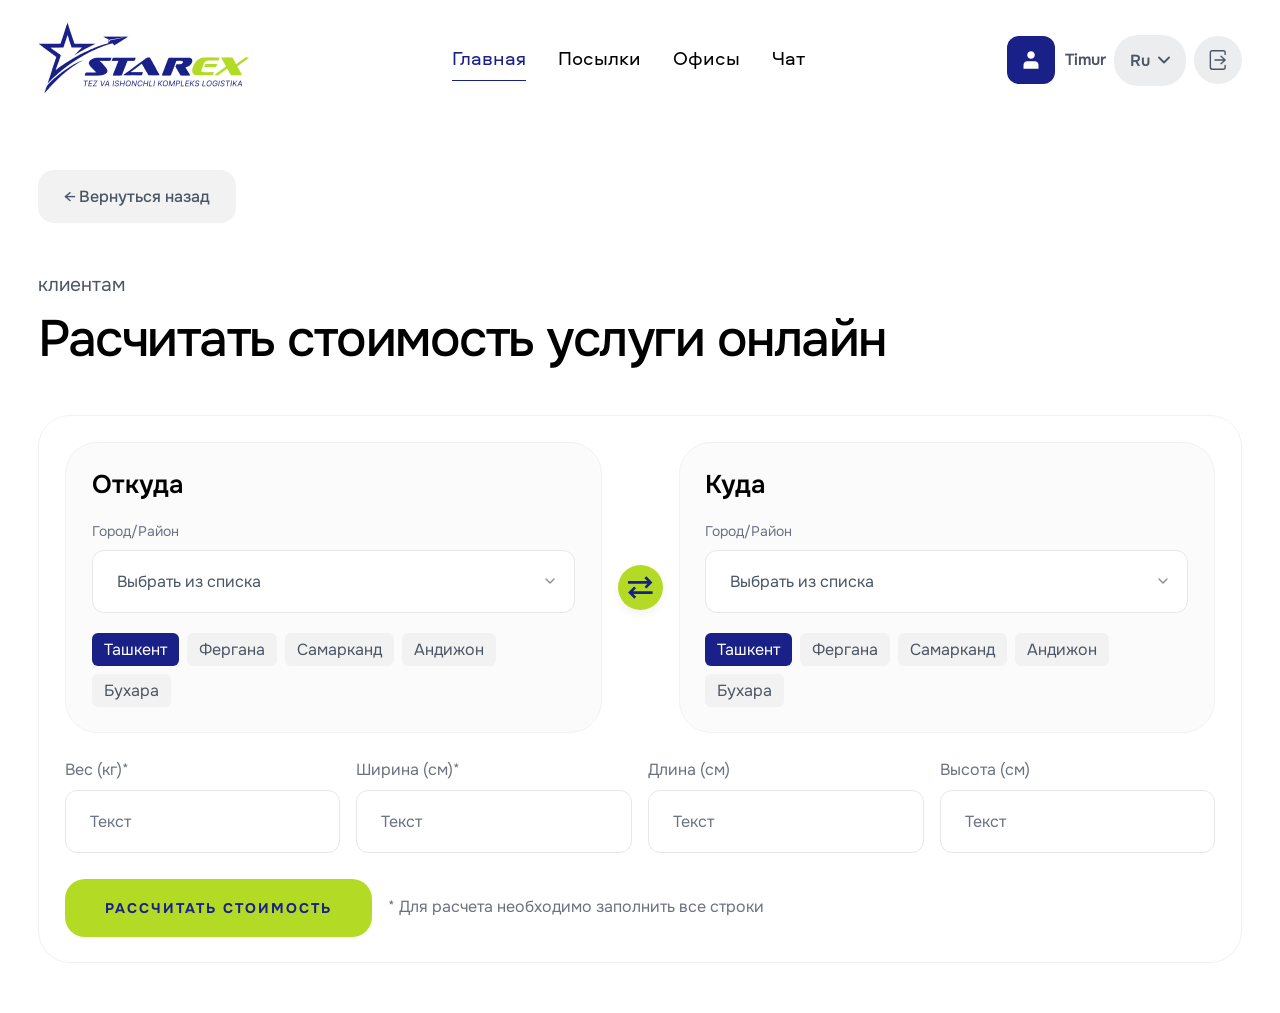
==== commit 75f730fa: "reload" ====
--- a/assets/pages/calculator.html
+++ b/assets/pages/calculator.html
@@ -3,7 +3,7 @@
   <head>
     <meta charset="UTF-8" />
     <meta name="viewport" content="width=device-width, initial-scale=1.0" />
-    <title>Home</title>
+    <title>Calculator</title>
     <link rel="stylesheet" href="/assets/css/main.css" />
     <link rel="stylesheet" href="/assets/css/responsive.css" />
   </head>
@@ -12,7 +12,9 @@
       <div class="container">
         <div class="nav">
           <div class="logo-wrapper">
-            <img src="/assets/images/Logo.png" alt="image" />
+            <a href="/index.html">
+              <img src="/assets/images/Logo.png" alt="image" />
+            </a>
           </div>
 
           <!-- Общая обертка для мобильного меню -->
--- a/assets/css/main.css
+++ b/assets/css/main.css
@@ -42,6 +42,14 @@
   font-display: swap;
 }
 
+/* aeroport */
+@font-face {
+  font-family: "Aeroport";
+  src: url("/assets/font/Aeroport-regular-trial.otf") format("truetype");
+  font-weight: 400;
+  font-style: normal;
+  font-display: swap;
+}
 /* ROOT */
 :root {
   /* colors */
@@ -72,6 +80,7 @@
 
   /* font family */
   --ff-primary: "Onest", sans-serif;
+  --ff-secondary: "Aeroport", sans-serif;
 }
 
 /* RESET */
@@ -796,6 +805,7 @@
   color: var(--black);
   letter-spacing: 0;
   line-height: 100%;
+  font-family: var(--ff-secondary);
 }
 
 .nav .nav-menu-wrapper ul li a.active {
@@ -1581,3 +1591,944 @@
   order: 1;
 }
 /* CALCULATOR END */
+
+/* PROFILE START */
+/* personal start */
+.profile-page {
+  min-height: calc(100vh - 80px);
+  /* background: var(--main-bg); */
+}
+
+.profile-page .profile-container {
+  width: 100%;
+  max-width: 1920px;
+  margin: 0 auto;
+  display: grid;
+  grid-template-columns: 350px minmax(0, 1fr);
+  min-height: calc(100vh - 80px);
+}
+
+.profile-page .profile-container .profile-sidebar {
+  background: var(--white);
+  padding: 24px;
+  display: flex;
+  flex-direction: column;
+  align-items: center;
+}
+
+.profile-page .profile-container .profile-sidebar .profile-user {
+  width: 100%;
+  display: flex;
+  flex-direction: column;
+  align-items: center;
+  margin-bottom: 24px;
+}
+
+.profile-page
+  .profile-container
+  .profile-sidebar
+  .profile-user
+  .profile-avatar-wrapper {
+  position: relative;
+  width: 110px;
+  height: 110px;
+  margin-bottom: 8px;
+}
+
+.profile-page
+  .profile-container
+  .profile-sidebar
+  .profile-user
+  .profile-avatar-wrapper
+  .profile-avatar {
+  width: 100%;
+  height: 100%;
+  display: flex;
+  align-items: center;
+  justify-content: center;
+  background: var(--blue);
+  color: var(--white);
+  border-radius: 50%;
+  font-size: var(--fs-lg);
+  font-weight: 500;
+  box-shadow: 0 0 0 2px rgba(25, 33, 137, 0.15);
+}
+
+.profile-page
+  .profile-container
+  .profile-sidebar
+  .profile-user
+  .profile-avatar-wrapper
+  .profile-online {
+  position: absolute;
+  right: 15px;
+  bottom: 0px;
+  width: 20px;
+  height: 20px;
+  background: var(--green);
+  border: 2px solid var(--white);
+  border-radius: 50%;
+}
+
+.profile-page .profile-container .profile-sidebar .profile-user .profile-name {
+  color: var(--black);
+  font-size: var(--fs-sm-md);
+  line-height: 130%;
+  letter-spacing: 0;
+  font-weight: 400;
+  text-align: center;
+  margin-bottom: 3px;
+}
+
+.profile-page .profile-container .profile-sidebar .profile-user .profile-email {
+  max-width: 170px;
+  color: var(--grey);
+  font-size: var(--fs-sm-sm);
+  line-height: 1.4;
+  text-align: center;
+  overflow: hidden;
+  text-overflow: ellipsis;
+  white-space: nowrap;
+}
+
+.profile-page .profile-container .profile-sidebar .profile-menu {
+  width: 100%;
+  display: flex;
+  flex-direction: column;
+  gap: 8px;
+}
+
+.profile-page
+  .profile-container
+  .profile-sidebar
+  .profile-menu
+  .profile-menu-item {
+  width: 100%;
+  min-height: 25px;
+  padding: 18px 20px;
+  display: flex;
+  align-items: center;
+  gap: 10px;
+  border-radius: 80px;
+  color: var(--black);
+  font-size: var(--fs-sm);
+  line-height: 130%;
+  letter-spacing: 0;
+  transition:
+    background-color 0.2s ease,
+    color 0.2s ease;
+}
+
+.profile-page
+  .profile-container
+  .profile-sidebar
+  .profile-menu
+  .profile-menu-item
+  svg {
+  flex: 0 0 auto;
+}
+
+.profile-page
+  .profile-container
+  .profile-sidebar
+  .profile-menu
+  .profile-menu-item
+  img {
+  width: 16px;
+  height: 16px;
+}
+
+.profile-page
+  .profile-container
+  .profile-sidebar
+  .profile-menu
+  .profile-menu-item:hover {
+  background: rgba(179, 219, 37, 0.12);
+}
+
+.profile-page
+  .profile-container
+  .profile-sidebar
+  .profile-menu
+  .profile-menu-item.active {
+  background: var(--green);
+  color: var(--blue);
+}
+
+.profile-page
+  .profile-container
+  .profile-sidebar
+  .profile-menu
+  .profile-menu-item.active
+  svg {
+  color: var(--blue);
+}
+
+.profile-page
+  .profile-container
+  .profile-sidebar
+  .profile-menu
+  .profile-menu-item.active
+  img {
+  filter: brightness(0) invert(13%) sepia(85%) saturate(4153%)
+    hue-rotate(237deg) brightness(85%) contrast(101%);
+}
+
+/* .profile-content {
+  min-width: 0;
+
+  padding: 22px 20px 50px;
+} */
+
+.profile-page .profile-container .profile-tab-content {
+  display: none;
+  min-width: 0;
+  padding: clamp(25px, 4vw, 50px);
+  background-color: var(--main-bg);
+}
+
+.profile-page .profile-container .profile-tab-content.active {
+  display: block;
+  animation: profileFade 0.25s ease;
+}
+
+@keyframes profileFade {
+  from {
+    opacity: 0;
+    transform: translateY(5px);
+  }
+
+  to {
+    opacity: 1;
+    transform: translateY(0);
+  }
+}
+
+.profile-page .profile-container .profile-tab-content .profile-card {
+  width: 100%;
+  /* max-width: 1120px; */
+  background: var(--white);
+  border-radius: var(--br-md);
+  padding: clamp(16px, 2vw, 32px);
+  margin: 0 auto;
+}
+
+.profile-page
+  .profile-container
+  .profile-tab-content
+  .profile-card
+  .profile-title {
+  color: var(--black);
+  font-size: var(--fs-lg);
+  line-height: 130%;
+  letter-spacing: 0;
+  font-weight: 400;
+  margin-bottom: 24px;
+}
+
+.profile-page
+  .profile-container
+  .profile-tab-content
+  .profile-card
+  .profile-form {
+  width: 100%;
+  display: flex;
+  flex-direction: column;
+  gap: 24px;
+}
+
+.profile-page
+  .profile-container
+  .profile-tab-content
+  .profile-card
+  .profile-form
+  .profile-form-grid {
+  width: 100%;
+  display: grid;
+  grid-template-columns: 1fr 1fr;
+  gap: 24px;
+}
+
+.profile-page
+  .profile-container
+  .profile-tab-content
+  .profile-card
+  .profile-form
+  .profile-field {
+  min-width: 0;
+  display: flex;
+  flex-direction: column;
+  gap: 10px;
+}
+
+.profile-page
+  .profile-container
+  .profile-tab-content
+  .profile-card
+  .profile-form
+  .profile-field
+  label {
+  color: var(--grey);
+  font-size: calc(var(--fs-sm-sm) - 2px);
+  line-height: 130%;
+  letter-spacing: 0;
+  font-weight: 400;
+}
+
+.profile-page
+  .profile-container
+  .profile-tab-content
+  .profile-card
+  .profile-form
+  .profile-field
+  input,
+.profile-page
+  .profile-container
+  .profile-tab-content
+  .profile-card
+  .profile-form
+  .profile-field
+  select {
+  width: 100%;
+  padding: 20px 24px;
+  border: 1px solid #e4e7eb;
+  border-radius: var(--br-sm);
+  outline: none;
+  color: var(--black);
+  font-size: var(--fs-sm);
+  font-weight: 400;
+  transition:
+    border-color 0.2s ease,
+    box-shadow 0.2s ease;
+}
+
+.profile-page
+  .profile-container
+  .profile-tab-content
+  .profile-card
+  .profile-form
+  .profile-field
+  input::placeholder {
+  color: var(--grey);
+}
+
+.profile-page
+  .profile-container
+  .profile-tab-content
+  .profile-card
+  .profile-form
+  .profile-field
+  input:focus,
+.profile-page
+  .profile-container
+  .profile-tab-content
+  .profile-card
+  .profile-form
+  .profile-field
+  select:focus {
+  border-color: var(--blue);
+}
+
+.profile-page
+  .profile-container
+  .profile-tab-content
+  .profile-card
+  .profile-form
+  .phone-field {
+  position: relative;
+}
+
+.profile-page
+  .profile-container
+  .profile-tab-content
+  .profile-card
+  .profile-form
+  .phone-field
+  input {
+  padding-right: 100px;
+}
+
+.profile-page
+  .profile-container
+  .profile-tab-content
+  .profile-card
+  .profile-form
+  .phone-field
+  .phone-verified {
+  position: absolute;
+  top: 50%;
+  right: 12px;
+  transform: translateY(-50%);
+  display: flex;
+  align-items: center;
+  gap: 4px;
+  color: #28a13e;
+  font-size: var(--fs-sm);
+  font-weight: 500;
+}
+
+.profile-page
+  .profile-container
+  .profile-tab-content
+  .profile-card
+  .profile-form
+  .phone-field
+  .phone-verified
+  svg {
+  width: 20px;
+  height: 20px;
+  background: #39a844;
+  color: var(--white);
+  border-radius: 50%;
+  padding: 1px;
+}
+
+.profile-page
+  .profile-container
+  .profile-tab-content
+  .profile-form
+  .select-wrapper {
+  position: relative;
+}
+
+.profile-page
+  .profile-container
+  .profile-tab-content
+  .profile-form
+  .select-wrapper
+  select {
+  appearance: none;
+  -webkit-appearance: none;
+  padding-right: 35px;
+  cursor: pointer;
+}
+
+.profile-page
+  .profile-container
+  .profile-tab-content
+  .profile-form
+  .select-wrapper
+  .select-arrow {
+  position: absolute;
+  right: 12px;
+  top: 50%;
+  transform: translateY(-50%);
+  pointer-events: none;
+  color: var(--grey);
+}
+
+.profile-page
+  .profile-container
+  .profile-tab-content
+  .profile-form
+  .profile-actions {
+  display: grid;
+  grid-template-columns: 1fr 1fr;
+  gap: 12px;
+  margin-top: 1px;
+}
+
+.profile-page
+  .profile-container
+  .profile-tab-content
+  .profile-form
+  .profile-actions
+  .profile-btn {
+  border: 0;
+  padding: 20px;
+  border-radius: var(--br-md);
+  font-family: inherit;
+  font-size: var(--fs-sm-sm);
+  font-weight: 600;
+  text-transform: uppercase;
+  letter-spacing: 2px;
+  transition: all 0.3s ease-in-out;
+}
+
+.profile-page
+  .profile-container
+  .profile-tab-content
+  .profile-form
+  .profile-actions
+  .profile-btn:active {
+  transform: scale(0.99);
+}
+
+.profile-page
+  .profile-container
+  .profile-tab-content
+  .profile-form
+  .profile-actions
+  .profile-btn-cancel {
+  background: var(--button-bg);
+  color: var(--blue);
+}
+
+.profile-page
+  .profile-container
+  .profile-tab-content
+  .profile-form
+  .profile-actions
+  .profile-btn-cancel:hover {
+  background: rgba(74, 85, 101, 0.16);
+}
+
+.profile-page
+  .profile-container
+  .profile-tab-content
+  .profile-form
+  .profile-actions
+  .profile-btn-save {
+  background: var(--green);
+  color: var(--blue);
+}
+
+.profile-page
+  .profile-container
+  .profile-tab-content
+  .profile-form
+  .profile-actions
+  .profile-btn-save:hover {
+  background-color: var(--blue);
+  color: var(--white);
+}
+/* personal end */
+
+/* address start */
+.profile-page .profile-container .profile-card .address-wrapper {
+  display: flex;
+  justify-content: space-between;
+  align-items: center;
+  gap: 10px;
+}
+
+.profile-page .profile-container .profile-card .address-wrapper h2 {
+  font-weight: 400;
+  font-size: var(--fs-lg);
+  color: var(--black);
+  line-height: 130%;
+  letter-spacing: 0;
+}
+
+.profile-page .profile-container .profile-card .address-wrapper button {
+  border-radius: var(--br-md);
+  font-weight: 600;
+  font-size: var(--fs-sm-sm);
+  letter-spacing: 2px;
+  padding: 20px;
+  background-color: var(--green);
+  color: var(--blue);
+  border: none;
+  text-transform: uppercase;
+  transition: all 0.3s ease-in-out;
+}
+
+.profile-page .profile-container .profile-card .address-wrapper button:hover {
+  background-color: var(--blue);
+  color: var(--white);
+}
+
+/* Address List & Cards */
+.profile-card .addresses-list {
+  display: flex;
+  flex-direction: column;
+  gap: 24px;
+  margin-top: 24px;
+}
+
+.profile-card .address-item-card {
+  border: 1px solid #e4e7eb;
+  border-radius: var(--br-sm-lg);
+  padding: 16px;
+  display: flex;
+  flex-direction: column;
+  gap: 16px;
+  box-shadow: 0px 8px 24px 0px #0000001f;
+}
+
+.profile-card .address-item-card .address-item-header {
+  display: flex;
+  justify-content: space-between;
+  align-items: center;
+  gap: 10px;
+}
+
+.profile-card .address-item-card .address-item-header .address-title-group {
+  display: flex;
+  align-items: center;
+  gap: 16px;
+}
+
+.profile-card
+  .address-item-card
+  .address-item-header
+  .address-title-group
+  .address-region-title {
+  font-size: var(--fs-sm-md);
+  font-weight: 500;
+  line-height: 100%;
+  letter-spacing: -0.45px;
+  color: var(--black);
+}
+
+.profile-card
+  .address-item-card
+  .address-item-header
+  .address-title-group
+  .badge-main {
+  background: #dcf6e0;
+  color: #188b30;
+  padding: 10px 16px;
+  border-radius: var(--br-sm-md);
+  font-size: 12px;
+  font-weight: 500;
+}
+
+.profile-card .address-item-card .address-item-header .address-actions {
+  display: flex;
+  align-items: center;
+  gap: 16px;
+}
+
+.profile-card
+  .address-item-card
+  .address-item-header
+  .address-actions
+  .action-btn {
+  background: none;
+  border: none;
+  cursor: pointer;
+  color: var(--white-grey);
+  transition: color 0.2s;
+  padding: 4px;
+}
+
+.profile-card
+  .address-item-card
+  .address-item-header
+  .address-actions
+  .action-btn
+  svg {
+  width: 20px;
+  height: 20px;
+}
+
+.profile-card
+  .address-item-card
+  .address-item-header
+  .address-actions
+  .action-btn:hover {
+  color: var(--black);
+}
+
+.profile-card
+  .address-item-card
+  .address-item-header
+  .address-actions
+  .action-btn.star-btn.active {
+  color: #b3db25;
+  fill: #b3db25;
+}
+
+.profile-card .address-item-card .address-info-line {
+  display: flex;
+  flex-direction: column;
+  gap: 5px;
+  font-size: var(--fs-sm);
+  color: var(--black);
+  line-height: 130%;
+  letter-spacing: 0;
+}
+
+.profile-card .address-item-card .address-info-line .address-info-label {
+  color: var(--white-grey);
+  font-size: var(--fs-sm-sm);
+  line-height: 150%;
+  letter-spacing: 0;
+  font-weight: 400;
+}
+
+.profile-card .address-item-card .btn-show-map {
+  align-self: flex-start;
+  padding: 16px 32px;
+  background: var(--green);
+  color: var(--blue);
+  border: none;
+  border-radius: var(--br-sm-md);
+  font-weight: 500;
+  font-size: var(--fs-sm);
+  cursor: pointer;
+  transition: all 0.3s ease-in-out;
+}
+
+.profile-card .address-item-card .btn-show-map:hover {
+  background: var(--blue);
+  color: var(--white);
+}
+
+.modal {
+  position: fixed;
+  top: 0;
+  left: 0;
+  width: 100vw;
+  height: 100vh;
+  display: none;
+  align-items: center;
+  justify-content: center;
+  z-index: 1000;
+}
+
+.modal.active {
+  display: flex;
+}
+
+.modal-overlay {
+  position: absolute;
+  top: 0;
+  left: 0;
+  width: 100%;
+  height: 100%;
+  background: rgba(0, 0, 0, 0.4);
+}
+
+.modal-content {
+  position: relative;
+  background: var(--white);
+  border-radius: 20px;
+  width: 100%;
+  max-width: 700px;
+  padding: clamp(25px, 4vw, 50px);
+  z-index: 1001;
+  max-height: 90vh;
+  overflow-y: auto;
+  box-shadow: 0 10px 30px rgba(0, 0, 0, 0.1);
+}
+
+.modal-small {
+  max-width: 442px;
+}
+
+.modal-close {
+  position: absolute;
+  top: 16px;
+  right: 20px;
+  background: none;
+  border: none;
+  color: var(--grey);
+  cursor: pointer;
+  border-radius: 50%;
+  line-height: 100%;
+  padding: 14px;
+  background-color: var(--main-bg);
+  display: flex;
+  justify-content: center;
+  align-items: center;
+}
+
+.modal-close img {
+  width: 12px;
+  height: 12px;
+}
+
+.modal-title {
+  font-size: var(--fs-lg);
+  font-weight: 400;
+  margin-bottom: clamp(25px, 4vw, 50px);
+  color: var(--black);
+  line-height: 130%;
+  letter-spacing: 0;
+  text-align: center;
+}
+
+.modal-title.center,
+.modal-text.center {
+  text-align: center;
+}
+
+.modal-text {
+  font-size: var(--fs-sm);
+  color: var(--grey);
+  margin-bottom: clamp(25px, 4vw, 50px);
+  line-height: 130%;
+  letter-spacing: 0;
+}
+
+.modal-form {
+  display: flex;
+  flex-direction: column;
+  gap: 32px;
+}
+
+.modal-form .profile-field {
+  display: flex;
+  flex-direction: column;
+  gap: 10px;
+}
+
+.modal-form .profile-field label {
+  font-weight: 400;
+  font-size: var(--fs-sm-sm);
+  color: var(--white-grey);
+  line-height: 130%;
+  letter-spacing: 0;
+}
+
+.modal-form .profile-field input {
+  width: 100%;
+  padding: 20px 24px;
+  border: 1px solid #e5e7eb;
+  border-radius: var(--br-sm);
+  font-size: var(--fs-sm);
+  outline: none;
+  transition: border-color 0.2s ease;
+  color: var(--black);
+}
+
+.modal-form .profile-field input::placeholder {
+  color: var(--grey);
+}
+
+.modal-form .profile-field input:focus {
+  border-color: var(--blue);
+}
+
+.modal-form .profile-field .select-wrapper select {
+  width: 100%;
+  padding: 20px 24px;
+  border: 1px solid #e5e7eb;
+  border-radius: var(--br-sm);
+  font-size: var(--fs-sm);
+  outline: none;
+  transition: border-color 0.2s ease;
+  color: var(--grey);
+
+  background: url("data:image/svg+xml,<svg height='10px' width='10px' viewBox='0 0 16 16' fill='%23000000' xmlns='http://www.w3.org/2000/svg'><path d='M7.247 11.14 2.451 5.658C1.885 5.013 2.345 4 3.204 4h9.592a1 1 0 0 1 .753 1.659l-4.796 5.48a1 1 0 0 1-1.506 0z'/></svg>")
+    no-repeat;
+  background-position: calc(100% - 0.75rem) center !important;
+  -moz-appearance: none !important;
+  -webkit-appearance: none !important;
+  appearance: none !important;
+  padding-right: 2rem !important;
+}
+
+.modal-form .checkbox-field {
+  flex-direction: row;
+  align-items: center;
+  gap: 16px;
+}
+
+.modal-form .checkbox-field span {
+  font-weight: 400;
+  font-size: var(--fs-sm);
+  color: var(--white-grey);
+}
+
+.modal-form .checkbox-field .toggle-switch {
+  position: relative;
+  display: inline-block;
+  width: 64px;
+  height: 32px;
+}
+
+.modal-form .checkbox-field .toggle-switch input {
+  opacity: 0;
+  width: 0;
+  height: 0;
+}
+
+.modal-form .checkbox-field .toggle-switch .slider {
+  position: absolute;
+  cursor: pointer;
+  top: 0;
+  left: 0;
+  right: 0;
+  bottom: 0;
+  background-color: #e4e7eb;
+  transition: 0.3s;
+}
+
+.modal-form .checkbox-field .toggle-switch .slider:before {
+  position: absolute;
+  content: "";
+  height: 24px;
+  width: 24px;
+  left: 4px;
+  bottom: 4px;
+  background-color: var(--white);
+  transition: 0.3s;
+}
+
+.modal-form .checkbox-field .toggle-switch .slider.round {
+  border-radius: 100px;
+}
+
+.modal-form .checkbox-field .toggle-switch .slider.round:before {
+  border-radius: 50%;
+}
+
+.modal-form .checkbox-field .toggle-switch input:checked + .slider {
+  background-color: var(--green);
+}
+
+.modal-form .checkbox-field .toggle-switch input:checked + .slider:before {
+  transform: translateX(32px);
+}
+
+.modal-submit-btn {
+  border-radius: var(--br-md);
+  font-weight: 600;
+  font-size: var(--fs-sm-sm);
+  letter-spacing: 2px;
+  padding: 20px;
+  background-color: var(--green);
+  color: var(--blue);
+  border: none;
+  text-transform: uppercase;
+  transition: all 0.3s ease-in-out;
+}
+.modal-submit-btn:hover {
+  background-color: var(--blue);
+  color: var(--white);
+}
+
+.modal-actions {
+  display: grid;
+  grid-template-columns: 1fr 1fr;
+  gap: 12px;
+}
+
+.modal-actions .profile-btn-cancel {
+  border-radius: var(--br-md);
+  font-weight: 600;
+  font-size: var(--fs-sm-sm);
+  letter-spacing: 2px;
+  padding: 20px;
+  border: none;
+  text-transform: uppercase;
+  transition: all 0.3s ease-in-out;
+  background-color: #e8e8e8;
+  color: var(--white-grey);
+}
+
+.modal-actions .profile-btn-cancel:hover {
+  background-color: var(--main-bg);
+}
+
+.modal-actions .modal-btn-danger {
+  background: #e53e3e;
+  color: white;
+  border-radius: var(--br-md);
+  font-weight: 600;
+  font-size: var(--fs-sm-sm);
+  letter-spacing: 2px;
+  padding: 20px;
+  border: none;
+  text-transform: uppercase;
+  transition: all 0.3s ease-in-out;
+}
+
+.modal-actions .modal-btn-danger:hover {
+  background-color: #c53030;
+}
+/* address end */
+/* PROFILE END */
--- a/assets/css/responsive.css
+++ b/assets/css/responsive.css
@@ -1,3 +1,13 @@
+@media (max-width: 1200px) {
+  .profile-page .profile-container {
+    grid-template-columns: 350px minmax(0, 1fr);
+  }
+
+  .profile-page .profile-container .profile-sidebar {
+    padding: 15px;
+  }
+}
+
 @media (max-width: 992px) {
   .sign-in-wrapper {
     grid-template-columns: 1fr;
@@ -36,8 +46,8 @@
     bottom: 8px;
     left: 50%;
     transform: translateX(-50%);
-    width: calc(100% - 32px);
-    max-width: 400px;
+    width: calc(100% - 50px);
+    /* max-width: 400px; */
     border-radius: 200px;
     box-shadow: 0 0px 10px rgba(0, 0, 0, 0.1);
     padding: 13.5px 24.5px;
@@ -76,11 +86,11 @@
   .nav .nav-menu-wrapper ul li a.active .nav-icon {
     stroke: var(--blue);
   }
-
-  body {
-    padding-bottom: 80px;
-  }
   /* navbar end */
+
+  .home-tab {
+    padding-bottom: 90px;
+  }
 
   .calc-wrapper .calc-route-section {
     flex-direction: column;
@@ -91,6 +101,36 @@
   .calc-wrapper .calc-footer {
     flex-direction: column;
   }
+  .profile-page
+    .profile-container
+    .profile-tab-content
+    .profile-card
+    .profile-form
+    .profile-form-grid {
+    grid-template-columns: 1fr;
+  }
+  .profile-page
+    .profile-container
+    .profile-tab-content
+    .profile-form
+    .profile-actions {
+    grid-template-columns: 1fr;
+  }
+  /* .profile-page .profile-container {
+    grid-template-columns: 180px minmax(0, 1fr);
+  }
+
+  .profile-page .profile-container .profile-card {
+    padding: 18px;
+  }
+
+  .profile-page .profile-container .profile-form-grid {
+    gap: 10px;
+  }
+
+  .profile-page .profile-container .profile-actions {
+    gap: 10px;
+  } */
 }
 
 @media (max-width: 768px) {
@@ -191,6 +231,57 @@
   .sign-in-wrapper .left {
     gap: 50px 0;
   }
+  .profile-page {
+    min-height: auto;
+  }
+  .profile-page .profile-container {
+    display: flex;
+    flex-direction: column;
+    min-height: auto;
+  }
+  .profile-page .profile-container .profile-sidebar {
+    width: 100%;
+  }
+  .profile-page .profile-container .profile-sidebar .profile-user {
+    margin-bottom: 15px;
+  }
+  .profile-page
+    .profile-container
+    .profile-sidebar
+    .profile-user
+    .profile-avatar-wrapper {
+    width: 70px;
+    height: 70px;
+  }
+  .profile-page
+    .profile-container
+    .profile-sidebar
+    .profile-user
+    .profile-avatar-wrapper
+    .profile-online {
+    right: 5px;
+    width: 15px;
+    height: 15px;
+  }
+  .profile-page .profile-container .profile-sidebar .profile-menu {
+    display: grid;
+    grid-template-columns: 1fr 1fr;
+    gap: 5px;
+  }
+}
+
+@media (max-width: 600px) {
+  .profile-page .profile-container .profile-sidebar .profile-menu {
+    grid-template-columns: 1fr;
+  }
+  .profile-page
+    .profile-container
+    .profile-tab-content
+    .profile-form
+    .profile-actions
+    .profile-btn {
+    font-size: 12px;
+  }
 }
 
 @media (max-width: 576px) {
@@ -218,4 +309,18 @@
   .calc-wrapper .calc-dimensions {
     grid-template-columns: 1fr;
   }
-}
+
+  .profile-page .profile-container .profile-card .address-wrapper {
+    flex-direction: column;
+  }
+  .profile-card .address-item-card .address-item-header {
+    flex-direction: column-reverse;
+  }
+  .profile-card .address-item-card .address-info-line {
+    align-items: center;
+    text-align: center;
+  }
+  .profile-card .address-item-card .btn-show-map {
+    margin: 0 auto;
+  }
+}
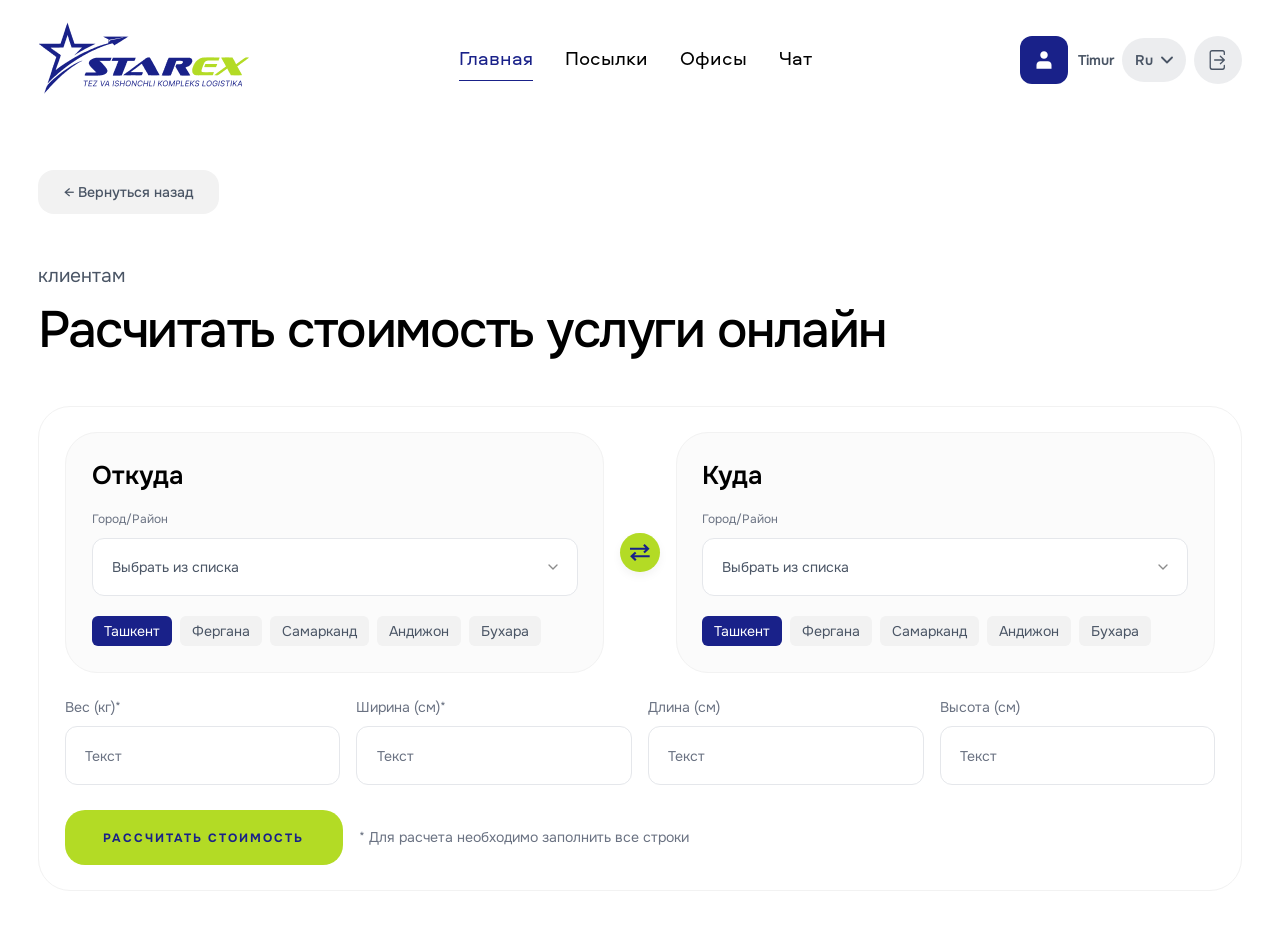
==== commit 2c467d73: "reload" ====
--- a/assets/pages/calculator.html
+++ b/assets/pages/calculator.html
@@ -10,7 +10,7 @@
   <body>
     <header>
       <div class="container">
-        <div class="nav">
+        <div class="nav home-nav">
           <div class="logo-wrapper">
             <a href="/index.html">
               <img src="/assets/images/Logo.png" alt="image" />
@@ -165,7 +165,7 @@
     </header>
 
     <main>
-      <section>
+      <section class="calculator-page">
         <div class="container">
           <div class="calc-container">
             <div class="back-wrapper">
--- a/assets/css/main.css
+++ b/assets/css/main.css
@@ -64,8 +64,8 @@
   --button-bg: rgba(74, 85, 101, 0.1);
 
   /* font sizes */
-  --fs-sm-sm: clamp(14px, 0.9vw, 14px);
-  --fs-sm: clamp(16px, 1vw, 16px);
+  --fs-sm-sm: clamp(12px, 0.9vw, 14px);
+  --fs-sm: clamp(13px, 1.1vw, 16px);
   --fs-sm-md: clamp(16px, 1.5vw, 20px);
   --fs-md: clamp(16px, 1.5vw, 24px);
   --fs-lg: clamp(24px, 2vw, 32px);
@@ -137,6 +137,22 @@
   margin: 0 auto;
   padding: 0 clamp(20px, 3vw, 50px);
 }
+
+*::-webkit-scrollbar {
+  width: 14px;
+}
+
+*::-webkit-scrollbar-track {
+  background-color: transparent;
+  border-left: 1px solid transparent;
+}
+
+*::-webkit-scrollbar-thumb {
+  background-color: grey;
+  border-radius: 20px;
+  border: 4px solid transparent;
+  background-clip: padding-box;
+}
 /* ====================================================================== */
 /* language dropdown start */
 .lang-dropdown {
@@ -148,7 +164,7 @@
   display: flex;
   align-items: center;
   gap: 8px;
-  padding: 15px 16px;
+  padding: clamp(10px, 1vw, 16px);
   background-color: var(--button-bg);
   border: none;
   border-radius: var(--br-sm-lg);
@@ -778,7 +794,6 @@
 .nav .logo-wrapper img {
   width: 100%;
   max-width: 212px;
-  /* height: 72px; */
 }
 
 .mobile-menu-wrapper {
@@ -859,8 +874,8 @@
 .nav .right-nav-menu-wrapper .exit-wrapper {
   background-color: var(--button-bg);
   border-radius: var(--br-lg);
-  height: 48px;
-  width: 48px;
+  height: clamp(37px, 5vw, 48px);
+  width: clamp(37px, 5vw, 48px);
   display: flex;
   justify-content: center;
   align-items: center;
@@ -872,8 +887,8 @@
 }
 
 .nav .right-nav-menu-wrapper .exit-wrapper img {
-  width: 20px;
-  height: 20px;
+  width: clamp(15px, 1.5vw, 20px);
+  height: clamp(15px, 1.5vw, 20px);
 }
 .burger-btn {
   display: none;
@@ -888,26 +903,6 @@
   z-index: 1001;
 }
 
-.burger-btn span {
-  width: 100%;
-  height: 3px;
-  background-color: var(--black, #000);
-  border-radius: 2px;
-  transition: all 0.3s ease-in-out;
-}
-
-.burger-btn.active span:nth-child(1) {
-  transform: translateY(9px) rotate(45deg);
-}
-
-.burger-btn.active span:nth-child(2) {
-  opacity: 0;
-}
-
-.burger-btn.active span:nth-child(3) {
-  transform: translateY(-9px) rotate(-45deg);
-}
-
 body.no-scroll {
   overflow: hidden;
 }
@@ -1000,21 +995,17 @@
   padding: 16px;
 }
 
-/* .home-tab-container .tab-wrapper .tab-pane.active {
+.home-tab-container .tab-wrapper .tab-pane {
   display: flex;
   flex-direction: column;
   gap: 16px;
-} */
-.home-tab-container .tab-wrapper .tab-pane {
-  display: flex;
-  flex-direction: column;
-  gap: 16px;
 }
 
 .home-tab-container .tab-wrapper .tab-pane input {
   width: 100%;
   border: 1px solid #e5e7eb;
-  padding: 20px 24px;
+  /* padding: 20px 24px; */
+  padding: clamp(10px, 1.5vw, 20px) clamp(14px, 1.5vw, 24px);
   border-radius: var(--br-sm);
   font-weight: 400;
   font-size: var(--fs-sm);
@@ -1033,7 +1024,7 @@
 }
 
 .home-tab-container .tab-wrapper .tab-pane button {
-  padding: 20px;
+  padding: clamp(10px, 1.5vw, 20px);
   width: 100%;
   background-color: var(--green);
   color: var(--blue);
@@ -1130,15 +1121,14 @@
   background-color: #e53833;
 }
 
-/* Карточка посылки */
 .home-tab .parcel-card-wrapper {
   background: #ffffff;
-  border-radius: var(--br-lg);
+  border-radius: var(--br-md);
   padding: clamp(8px, 2vw, 32px);
 }
 .home-tab .parcel-card {
   background: var(--main-bg);
-  border-radius: var(--br-lg);
+  border-radius: var(--br-md);
   padding: clamp(16px, 2vw, 32px);
   display: flex;
   flex-direction: column;
@@ -1220,7 +1210,7 @@
   height: 100%;
   background-color: var(--blue);
   border-radius: 2px;
-  width: 0%; /* Начальное значение, меняется через JS */
+  width: 0%;
   transition: width 0.5s ease-in-out;
 }
 
@@ -1235,7 +1225,7 @@
   border-radius: 50%;
   position: absolute;
   top: 50%;
-  left: 0%; /* Начальное значение, меняется через JS */
+  left: 0%;
   transform: translate(-50%, -50%);
   transition: left 0.5s ease-in-out;
   box-shadow: 0 2px 4px rgba(0, 0, 0, 0.15);
@@ -1271,7 +1261,6 @@
   line-height: 100%;
 }
 
-/* Детали посылки */
 .home-tab .parcel-card .parcel-details {
   display: flex;
   flex-direction: column;
@@ -1328,7 +1317,7 @@
   color: var(--blue);
   border: none;
   border-radius: calc(var(--br-md) - 4px);
-  padding: 16px 32px;
+  padding: clamp(10px, 1vw, 16px) clamp(16px, 2vw, 32px);
   font-size: var(--fs-sm-sm);
   font-weight: 500;
   cursor: pointer;
@@ -1362,7 +1351,7 @@
 .calc-container .back-wrapper a {
   background-color: var(--main-bg);
   border-radius: var(--br-sm-md);
-  padding: 16px clamp(16px, 2vw, 32px);
+  padding: clamp(10px, 1vw, 16px) clamp(16px, 2vw, 32px);
   font-weight: 500;
   font-size: var(--fs-sm);
   color: var(--white-grey);
@@ -1445,7 +1434,8 @@
   .custom-select-wrapper
   .city-select {
   width: 100%;
-  padding: 20px 24px;
+  /* padding: 20px 24px; */
+  padding: clamp(10px, 1.5vw, 20px) clamp(14px, 1.5vw, 24px);
   background: var(--white);
   border: 1px solid #e5e7eb;
   border-radius: var(--br-sm);
@@ -1497,8 +1487,8 @@
   box-shadow: 0 4px 10px rgba(0, 0, 0, 0.05);
 }
 .calc-wrapper .swap-btn img {
-  width: 25px;
-  height: 25px;
+  width: clamp(15px, 1.5vw, 25px);
+  height: clamp(15px, 1.5vw, 25px);
 }
 
 .calc-wrapper .swap-btn:hover {
@@ -1524,7 +1514,8 @@
 
 .calc-wrapper .calc-dimensions .input-group input {
   width: 100%;
-  padding: 20px 24px;
+  /* padding: 20px 24px; */
+  padding: clamp(10px, 1.5vw, 20px) clamp(14px, 1.5vw, 24px);
   border: 1px solid #e5e7eb;
   border-radius: var(--br-sm);
   font-size: var(--fs-sm);
@@ -1546,8 +1537,7 @@
 .calc-wrapper .calc-footer .calc-submit-btn {
   background: var(--green);
   border: none;
-  /* padding: clamp(10px, 1.5vw, 20px) clamp(20px, 3vw, 40px); */
-  padding: 20px 40px;
+  padding: clamp(10px, 1.5vw, 20px) clamp(20px, 3vw, 40px);
   border-radius: var(--br-md);
   font-weight: 700;
   font-size: var(--fs-sm-sm);
@@ -1595,8 +1585,7 @@
 /* PROFILE START */
 /* personal start */
 .profile-page {
-  min-height: calc(100vh - 80px);
-  /* background: var(--main-bg); */
+  min-height: calc(100vh - 120px);
 }
 
 .profile-page .profile-container {
@@ -1605,7 +1594,7 @@
   margin: 0 auto;
   display: grid;
   grid-template-columns: 350px minmax(0, 1fr);
-  min-height: calc(100vh - 80px);
+  min-height: calc(100vh - 120px);
 }
 
 .profile-page .profile-container .profile-sidebar {
@@ -1622,52 +1611,6 @@
   flex-direction: column;
   align-items: center;
   margin-bottom: 24px;
-}
-
-.profile-page
-  .profile-container
-  .profile-sidebar
-  .profile-user
-  .profile-avatar-wrapper {
-  position: relative;
-  width: 110px;
-  height: 110px;
-  margin-bottom: 8px;
-}
-
-.profile-page
-  .profile-container
-  .profile-sidebar
-  .profile-user
-  .profile-avatar-wrapper
-  .profile-avatar {
-  width: 100%;
-  height: 100%;
-  display: flex;
-  align-items: center;
-  justify-content: center;
-  background: var(--blue);
-  color: var(--white);
-  border-radius: 50%;
-  font-size: var(--fs-lg);
-  font-weight: 500;
-  box-shadow: 0 0 0 2px rgba(25, 33, 137, 0.15);
-}
-
-.profile-page
-  .profile-container
-  .profile-sidebar
-  .profile-user
-  .profile-avatar-wrapper
-  .profile-online {
-  position: absolute;
-  right: 15px;
-  bottom: 0px;
-  width: 20px;
-  height: 20px;
-  background: var(--green);
-  border: 2px solid var(--white);
-  border-radius: 50%;
 }
 
 .profile-page .profile-container .profile-sidebar .profile-user .profile-name {
@@ -1705,7 +1648,7 @@
   .profile-menu-item {
   width: 100%;
   min-height: 25px;
-  padding: 18px 20px;
+  padding: clamp(10px, 1.1vw, 18px) clamp(14px, 1.5vw, 20px);
   display: flex;
   align-items: center;
   gap: 10px;
@@ -1774,12 +1717,6 @@
     hue-rotate(237deg) brightness(85%) contrast(101%);
 }
 
-/* .profile-content {
-  min-width: 0;
-
-  padding: 22px 20px 50px;
-} */
-
 .profile-page .profile-container .profile-tab-content {
   display: none;
   min-width: 0;
@@ -1806,7 +1743,6 @@
 
 .profile-page .profile-container .profile-tab-content .profile-card {
   width: 100%;
-  /* max-width: 1120px; */
   background: var(--white);
   border-radius: var(--br-md);
   padding: clamp(16px, 2vw, 32px);
@@ -1890,7 +1826,7 @@
   .profile-field
   select {
   width: 100%;
-  padding: 20px 24px;
+  padding: clamp(10px, 1.5vw, 20px) clamp(14px, 1.5vw, 24px);
   border: 1px solid #e4e7eb;
   border-radius: var(--br-sm);
   outline: none;
@@ -1975,8 +1911,8 @@
   .phone-field
   .phone-verified
   svg {
-  width: 20px;
-  height: 20px;
+  width: clamp(15px, 1.5vw, 20px);
+  height: clamp(15px, 1.5vw, 20px);
   background: #39a844;
   color: var(--white);
   border-radius: 50%;
@@ -2035,7 +1971,7 @@
   .profile-actions
   .profile-btn {
   border: 0;
-  padding: 20px;
+  padding: clamp(10px, 1.5vw, 20px);
   border-radius: var(--br-md);
   font-family: inherit;
   font-size: var(--fs-sm-sm);
@@ -2115,7 +2051,7 @@
   font-weight: 600;
   font-size: var(--fs-sm-sm);
   letter-spacing: 2px;
-  padding: 20px;
+  padding: clamp(10px, 1.5vw, 20px);
   background-color: var(--green);
   color: var(--blue);
   border: none;
@@ -2259,6 +2195,7 @@
   font-size: var(--fs-sm);
   cursor: pointer;
   transition: all 0.3s ease-in-out;
+  display: none;
 }
 
 .profile-card .address-item-card .btn-show-map:hover {
@@ -2275,7 +2212,7 @@
   display: none;
   align-items: center;
   justify-content: center;
-  z-index: 1000;
+  z-index: 1001;
 }
 
 .modal.active {
@@ -2294,11 +2231,11 @@
 .modal-content {
   position: relative;
   background: var(--white);
-  border-radius: 20px;
+  border-radius: 10px;
   width: 100%;
   max-width: 700px;
   padding: clamp(25px, 4vw, 50px);
-  z-index: 1001;
+  z-index: 1003;
   max-height: 90vh;
   overflow-y: auto;
   box-shadow: 0 10px 30px rgba(0, 0, 0, 0.1);
@@ -2356,7 +2293,7 @@
 .modal-form {
   display: flex;
   flex-direction: column;
-  gap: 32px;
+  gap: clamp(16px, 2vw, 32px);
 }
 
 .modal-form .profile-field {
@@ -2375,7 +2312,7 @@
 
 .modal-form .profile-field input {
   width: 100%;
-  padding: 20px 24px;
+  padding: clamp(10px, 1.5vw, 20px) clamp(14px, 1.5vw, 24px);
   border: 1px solid #e5e7eb;
   border-radius: var(--br-sm);
   font-size: var(--fs-sm);
@@ -2394,7 +2331,7 @@
 
 .modal-form .profile-field .select-wrapper select {
   width: 100%;
-  padding: 20px 24px;
+  padding: clamp(10px, 1.5vw, 20px) clamp(14px, 1.5vw, 24px);
   border: 1px solid #e5e7eb;
   border-radius: var(--br-sm);
   font-size: var(--fs-sm);
@@ -2479,7 +2416,7 @@
   font-weight: 600;
   font-size: var(--fs-sm-sm);
   letter-spacing: 2px;
-  padding: 20px;
+  padding: clamp(10px, 1.5vw, 20px);
   background-color: var(--green);
   color: var(--blue);
   border: none;
--- a/assets/css/responsive.css
+++ b/assets/css/responsive.css
@@ -2,10 +2,6 @@
   .profile-page .profile-container {
     grid-template-columns: 350px minmax(0, 1fr);
   }
-
-  .profile-page .profile-container .profile-sidebar {
-    padding: 15px;
-  }
 }
 
 @media (max-width: 992px) {
@@ -35,10 +31,10 @@
     display: flex;
     align-items: center;
     gap: 8px;
-  }
-
-  .nav .right-nav-menu-wrapper .profile-wrapper a {
-    display: none;
+
+    width: 100%;
+    display: grid;
+    grid-template-columns: 1fr max-content max-content;
   }
 
   .nav-menu-wrapper {
@@ -46,9 +42,9 @@
     bottom: 8px;
     left: 50%;
     transform: translateX(-50%);
-    width: calc(100% - 50px);
+    width: calc(100% - 40px);
     /* max-width: 400px; */
-    border-radius: 200px;
+    border-radius: var(--br-md);
     box-shadow: 0 0px 10px rgba(0, 0, 0, 0.1);
     padding: 13.5px 24.5px;
     z-index: 999;
@@ -92,6 +88,10 @@
     padding-bottom: 90px;
   }
 
+  .profile-tab-content {
+    padding-bottom: 90px !important;
+  }
+
   .calc-wrapper .calc-route-section {
     flex-direction: column;
   }
@@ -116,21 +116,94 @@
     .profile-actions {
     grid-template-columns: 1fr;
   }
-  /* .profile-page .profile-container {
-    grid-template-columns: 180px minmax(0, 1fr);
-  }
-
-  .profile-page .profile-container .profile-card {
-    padding: 18px;
-  }
-
-  .profile-page .profile-container .profile-form-grid {
-    gap: 10px;
-  }
-
-  .profile-page .profile-container .profile-actions {
-    gap: 10px;
-  } */
+
+  .language-wrapper {
+    display: flex;
+    align-items: center;
+  }
+
+  .profile-page-body .burger-btn {
+    display: flex;
+    justify-content: center;
+    gap: 5px;
+  }
+
+  .profile-page-body .nav .right-nav-menu-wrapper .profile-wrapper,
+  .profile-page-body .nav .right-nav-menu-wrapper .exit-wrapper {
+    display: none;
+  }
+
+  .burger-btn span {
+    display: block;
+    width: 22px;
+    height: 2px;
+    background: var(--black);
+    border-radius: 10px;
+    transition:
+      transform 0.25s ease,
+      opacity 0.25s ease;
+  }
+
+  .burger-btn.active span:nth-child(1) {
+    transform: translateY(7px) rotate(45deg);
+  }
+
+  .burger-btn.active span:nth-child(2) {
+    opacity: 0;
+  }
+
+  .burger-btn.active span:nth-child(3) {
+    transform: translateY(-7px) rotate(-45deg);
+  }
+
+  .profile-page .profile-container {
+    display: block;
+    background-color: #f2f2f2;
+  }
+
+  .profile-page .profile-container .profile-sidebar {
+    position: fixed;
+    top: 0;
+    left: 0;
+    width: min(360px, 85vw);
+    height: 100vh;
+    z-index: 1000;
+    overflow-y: auto;
+    transform: translateX(-100%);
+    transition: transform 0.3s ease;
+    box-shadow: 10px 0 30px rgba(0, 0, 0, 0.12);
+  }
+
+  .profile-page .profile-container .profile-sidebar.mobile-open {
+    transform: translateX(0);
+  }
+
+  .profile-sidebar-overlay {
+    position: fixed;
+    inset: 0;
+    z-index: 999;
+    background: rgba(0, 0, 0, 0.35);
+    opacity: 0;
+    visibility: hidden;
+    transition:
+      opacity 0.3s ease,
+      visibility 0.3s ease;
+  }
+
+  .profile-sidebar-overlay.active {
+    opacity: 1;
+    visibility: visible;
+  }
+  .home-nav .logo-wrapper {
+    display: none;
+  }
+  .calculator-page {
+    padding-bottom: 90px;
+  }
+  .profile-nav .right-nav-menu-wrapper {
+    display: flex;
+    width: auto;
+  }
 }
 
 @media (max-width: 768px) {
@@ -188,7 +261,7 @@
     background-color: var(--blue);
     color: var(--green);
     border-radius: var(--br-md);
-    padding: 20px;
+    padding: clamp(10px, 1.5vw, 20px);
     font-size: var(--fs-sm-sm);
     font-weight: 600;
     text-transform: uppercase;
@@ -197,8 +270,8 @@
   }
 
   .btn-calc-mobile img {
-    width: 20px;
-    height: 20px;
+    width: clamp(15px, 1.5vw, 20px);
+    height: clamp(15px, 1.5vw, 20px);
   }
 
   .home-tab .parcels-section .filters-bar .filter-group .filter-label {
@@ -237,35 +310,16 @@
   .profile-page .profile-container {
     display: flex;
     flex-direction: column;
-    min-height: auto;
-  }
-  .profile-page .profile-container .profile-sidebar {
-    width: 100%;
-  }
+  }
+
   .profile-page .profile-container .profile-sidebar .profile-user {
     margin-bottom: 15px;
-  }
-  .profile-page
-    .profile-container
-    .profile-sidebar
-    .profile-user
-    .profile-avatar-wrapper {
-    width: 70px;
-    height: 70px;
-  }
-  .profile-page
-    .profile-container
-    .profile-sidebar
-    .profile-user
-    .profile-avatar-wrapper
-    .profile-online {
-    right: 5px;
-    width: 15px;
-    height: 15px;
-  }
+    margin-top: 40px;
+  }
+
   .profile-page .profile-container .profile-sidebar .profile-menu {
     display: grid;
-    grid-template-columns: 1fr 1fr;
+    grid-template-columns: 1fr;
     gap: 5px;
   }
 }
@@ -273,54 +327,53 @@
 @media (max-width: 600px) {
   .profile-page .profile-container .profile-sidebar .profile-menu {
     grid-template-columns: 1fr;
+  }
+}
+
+@media (max-width: 576px) {
+  .nav .right-nav-menu-wrapper {
+    width: 100%;
+    justify-content: space-between;
+    grid-template-columns: repeat(1, 1fr);
+    display: grid;
+  }
+  .nav .right-nav-menu-wrapper .language-wrapper {
+    grid-column-start: 5;
+  }
+  .nav .right-nav-menu-wrapper .exit-wrapper {
+    grid-column-start: 6;
+  }
+  .nav .nav-menu-wrapper ul li a {
+    font-size: calc(var(--fs-sm-sm) - 2px);
+  }
+  .nav .right-nav-menu-wrapper .profile-wrapper a {
+    display: block;
+  }
+  .calc-wrapper .calc-dimensions {
+    grid-template-columns: 1fr;
+  }
+
+  .profile-page .profile-container .profile-card .address-wrapper {
+    flex-direction: column;
+  }
+  .profile-card .address-item-card .address-item-header {
+    flex-direction: column-reverse;
+  }
+  .profile-card .address-item-card .address-info-line {
+    align-items: center;
+    text-align: center;
+  }
+  .profile-card .address-item-card .btn-show-map {
+    margin: 0 auto;
+  }
+  .profile-page .profile-container .profile-sidebar.mobile-open {
+    width: 100%;
   }
   .profile-page
     .profile-container
     .profile-tab-content
-    .profile-form
-    .profile-actions
-    .profile-btn {
-    font-size: 12px;
-  }
-}
-
-@media (max-width: 576px) {
-  .nav .logo-wrapper {
-    display: none;
-  }
-  .nav .right-nav-menu-wrapper {
-    width: 100%;
-    justify-content: space-between;
-    grid-template-columns: repeat(1, 1fr);
-    display: grid;
-  }
-  .nav .right-nav-menu-wrapper .language-wrapper {
-    grid-column-start: 5;
-  }
-  .nav .right-nav-menu-wrapper .exit-wrapper {
-    grid-column-start: 6;
-  }
-  .nav .nav-menu-wrapper ul li a {
-    font-size: calc(var(--fs-sm-sm) - 2px);
-  }
-  .nav .right-nav-menu-wrapper .profile-wrapper a {
-    display: block;
-  }
-  .calc-wrapper .calc-dimensions {
-    grid-template-columns: 1fr;
-  }
-
-  .profile-page .profile-container .profile-card .address-wrapper {
-    flex-direction: column;
-  }
-  .profile-card .address-item-card .address-item-header {
-    flex-direction: column-reverse;
-  }
-  .profile-card .address-item-card .address-info-line {
-    align-items: center;
+    .profile-card
+    .profile-title {
     text-align: center;
   }
-  .profile-card .address-item-card .btn-show-map {
-    margin: 0 auto;
-  }
-}
+}
